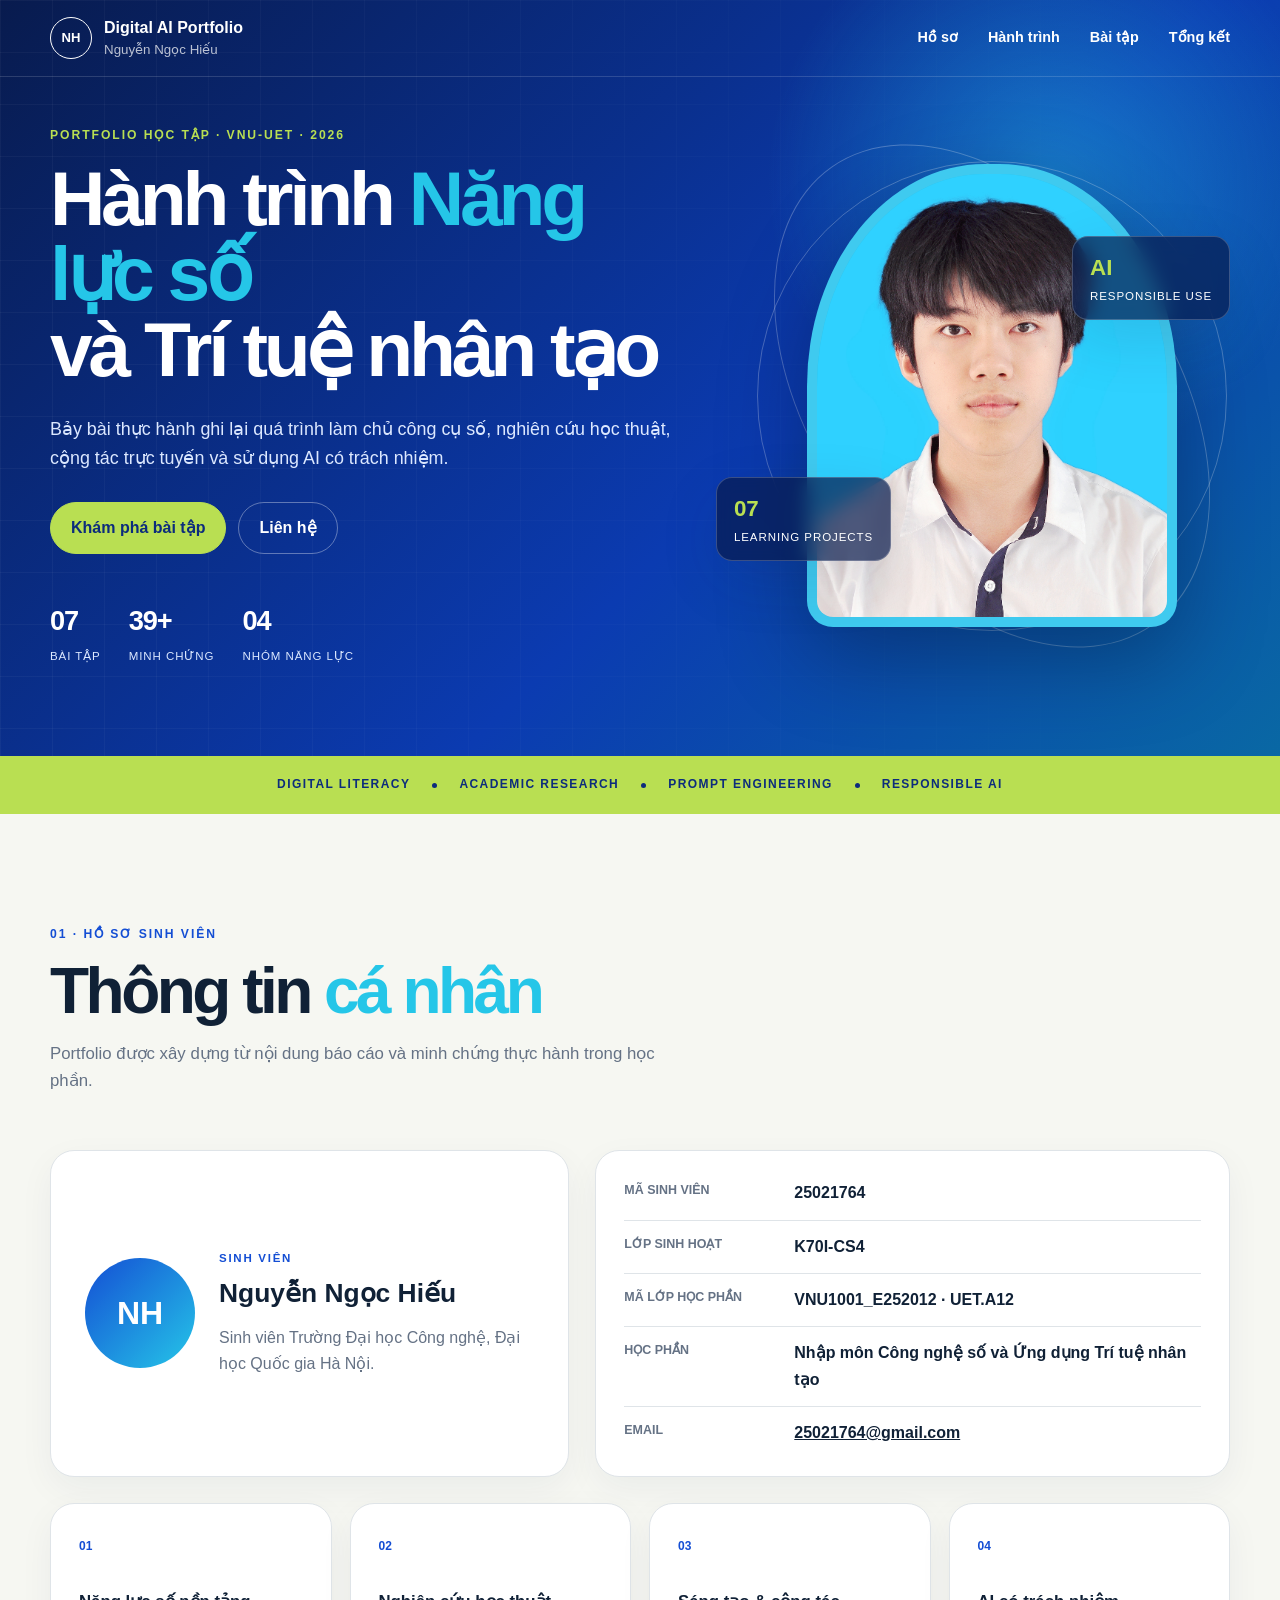
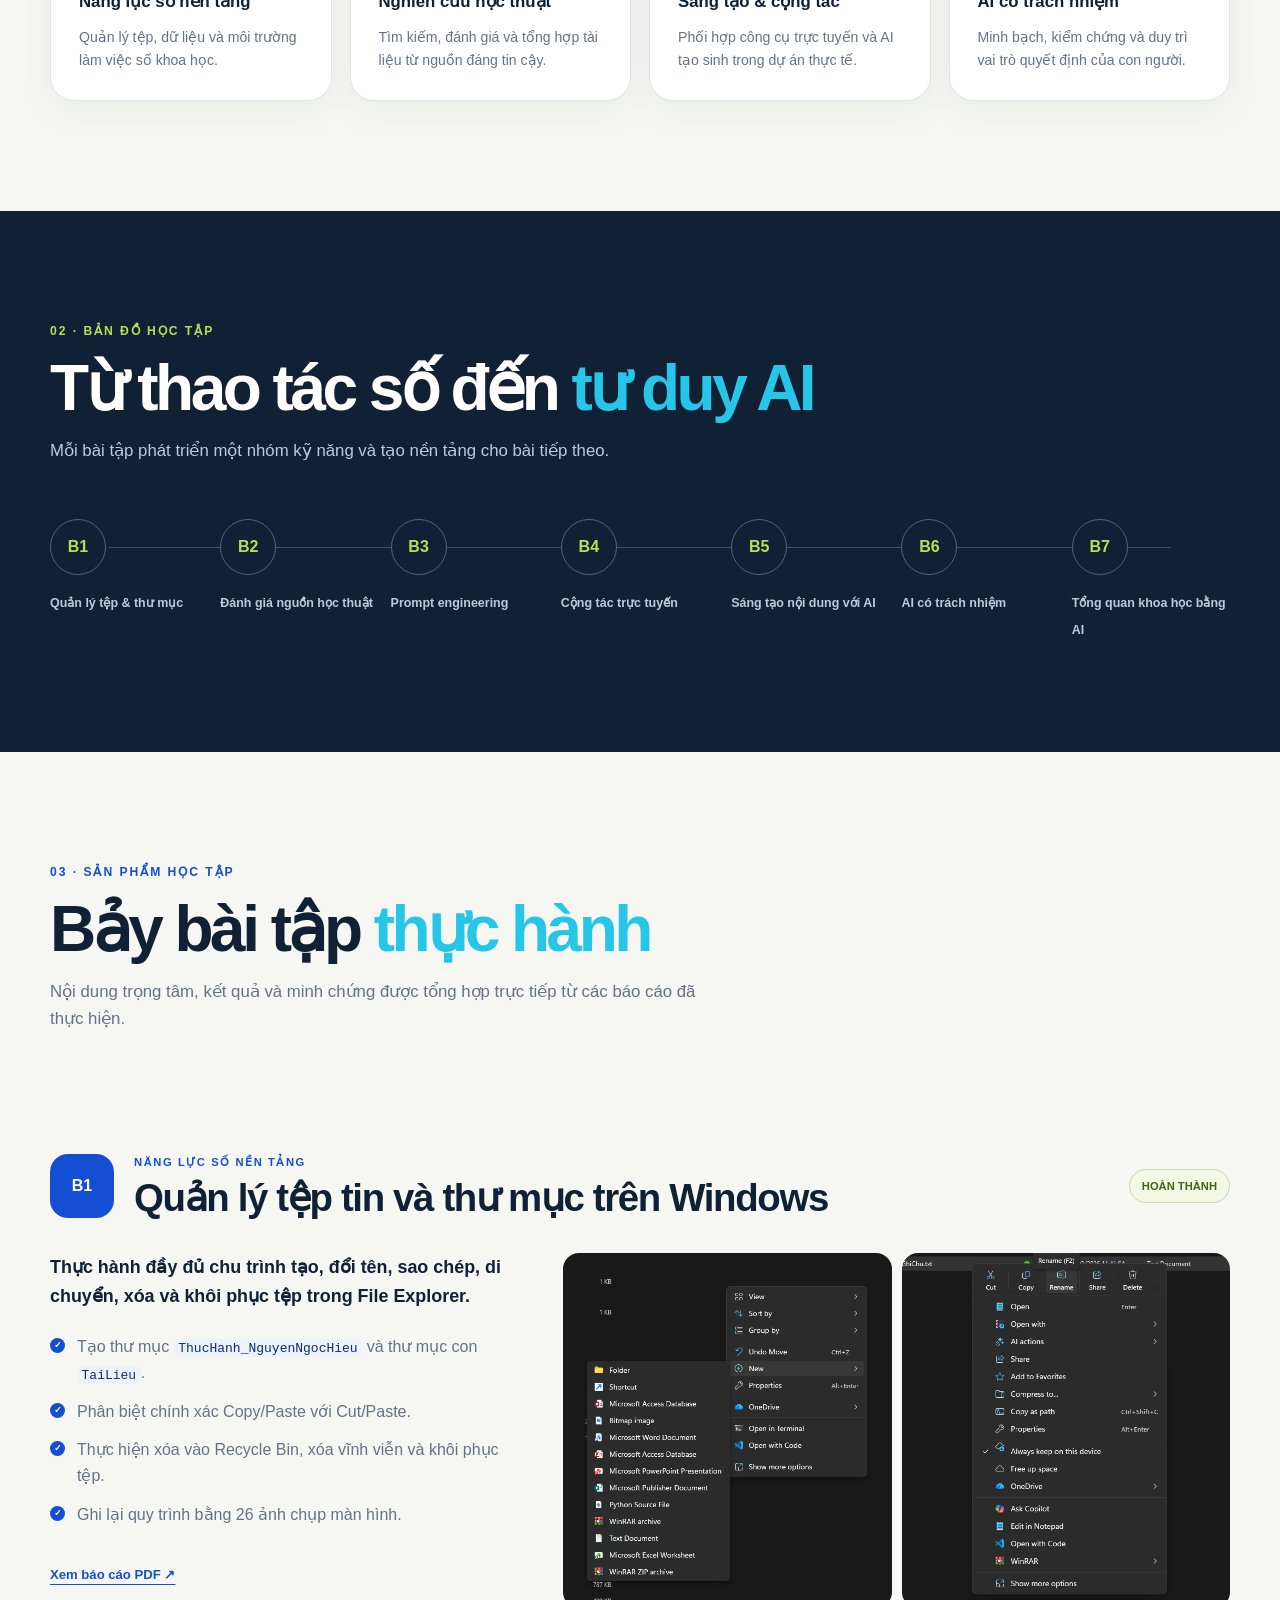
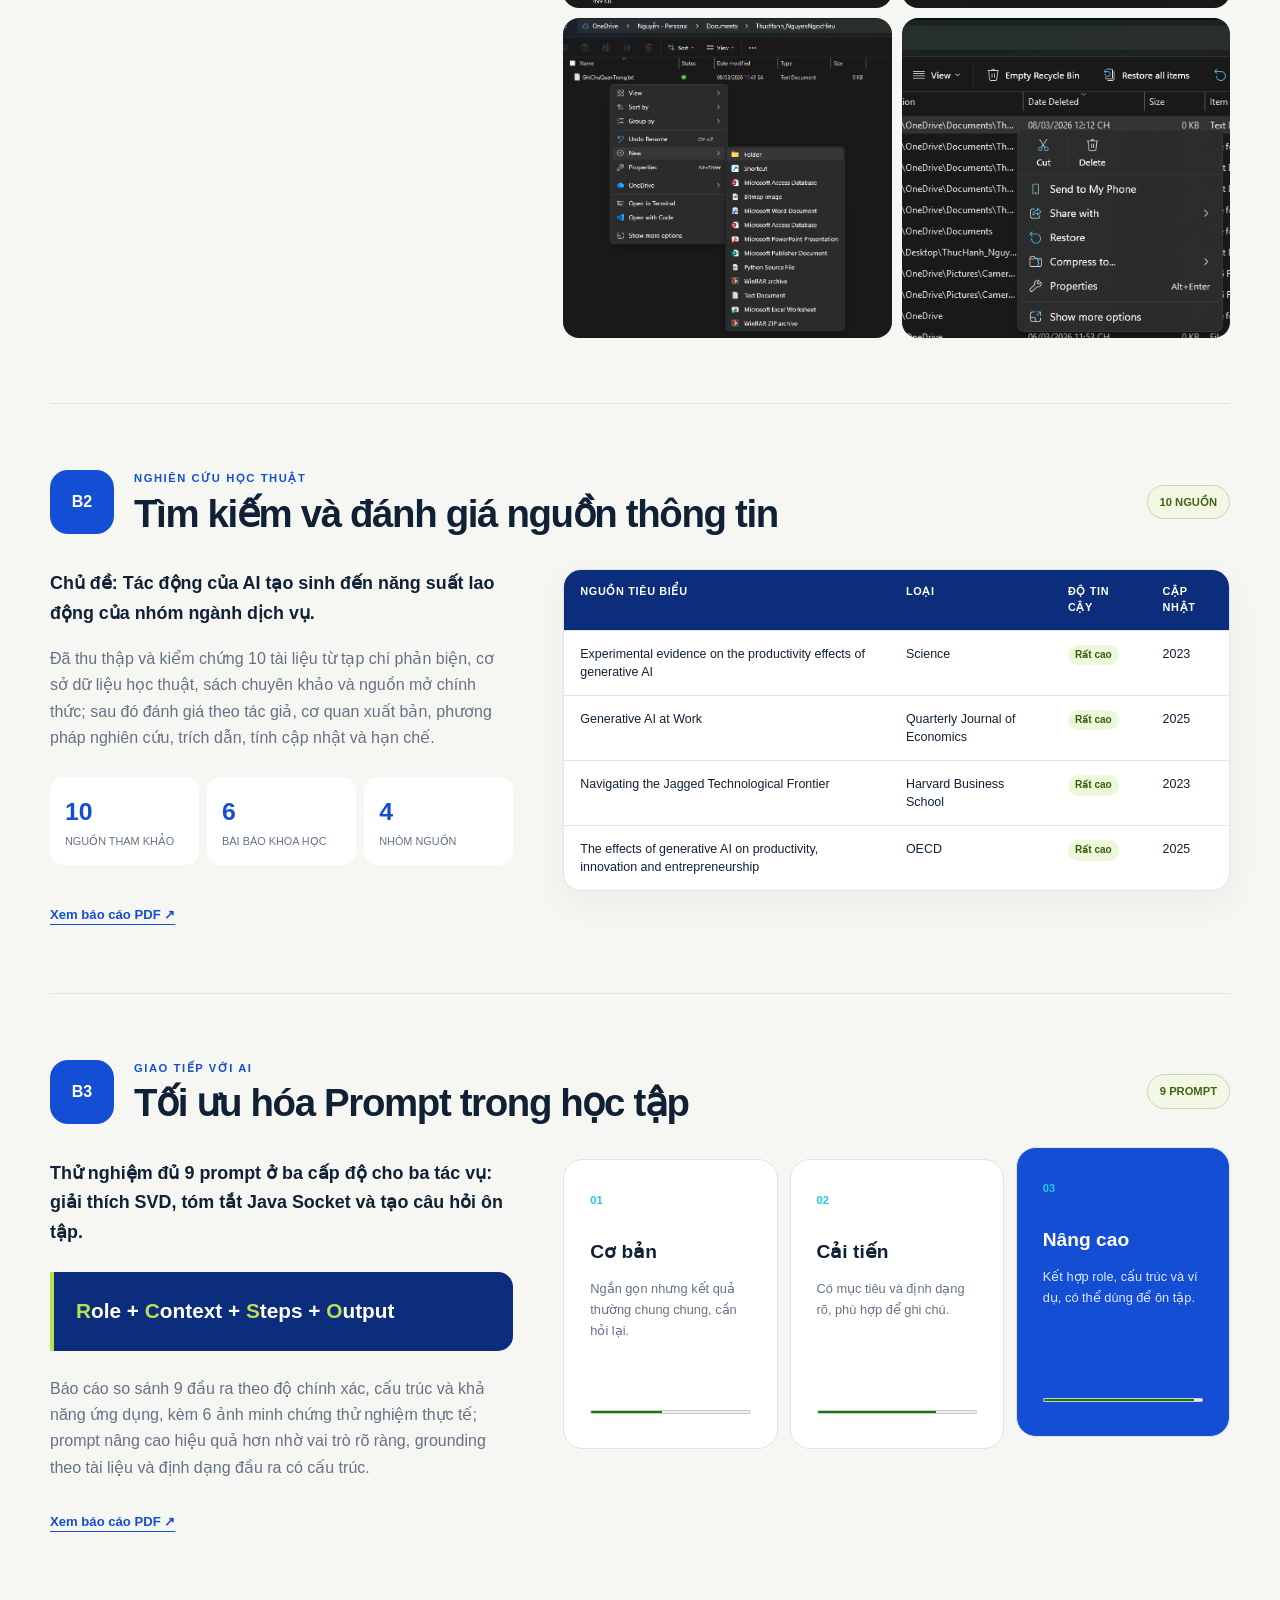
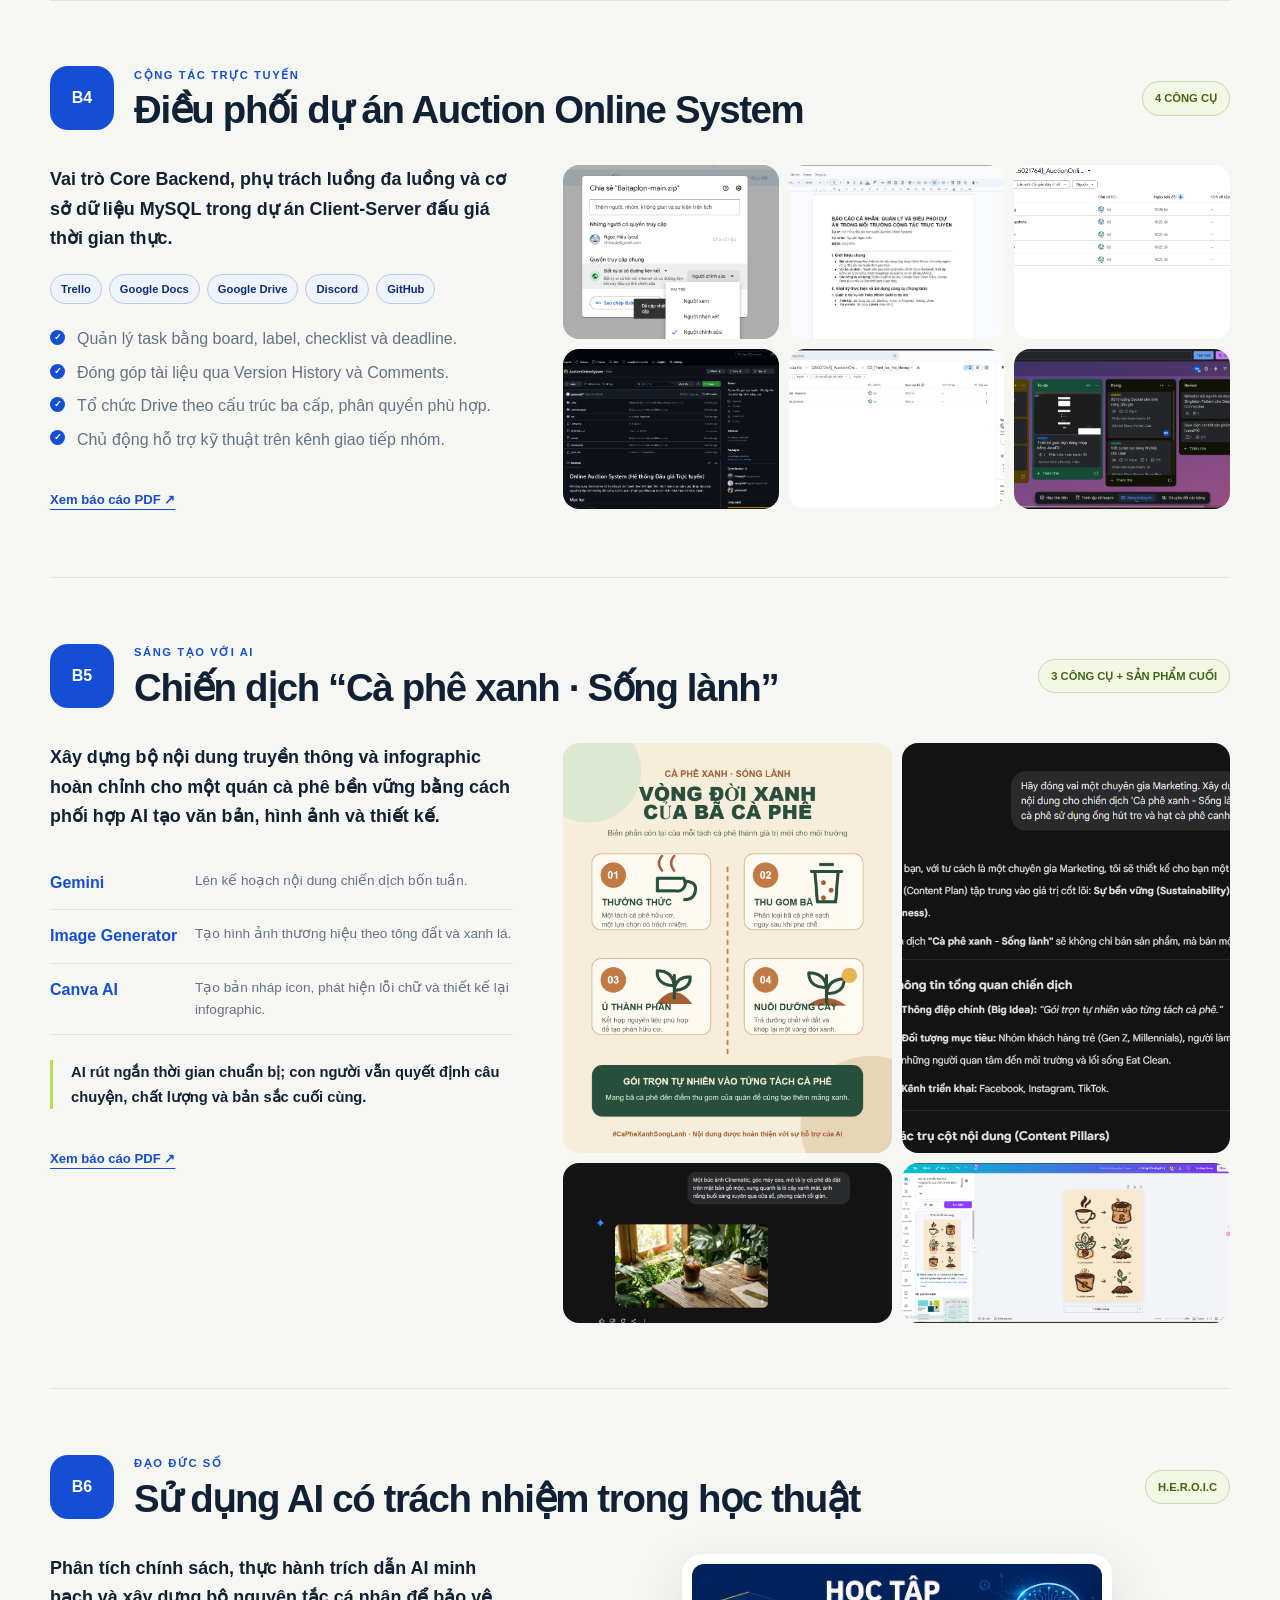
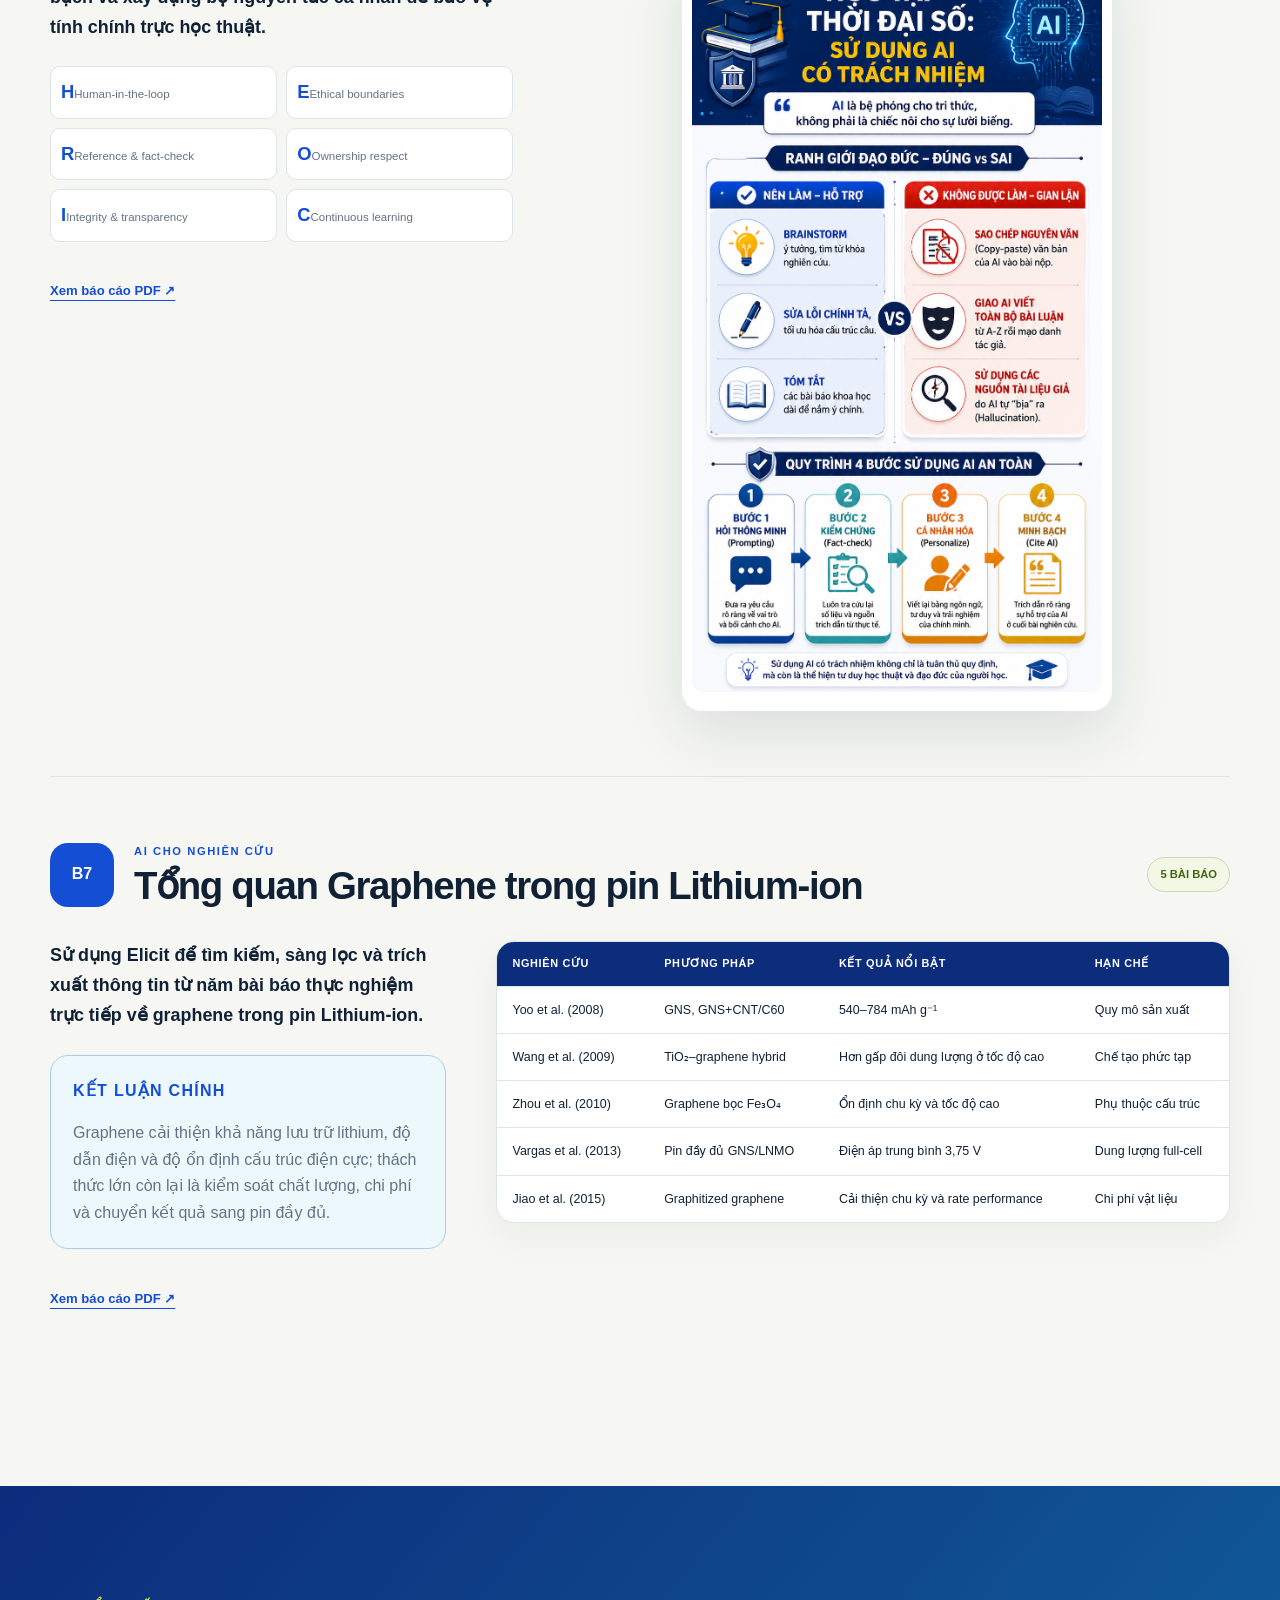
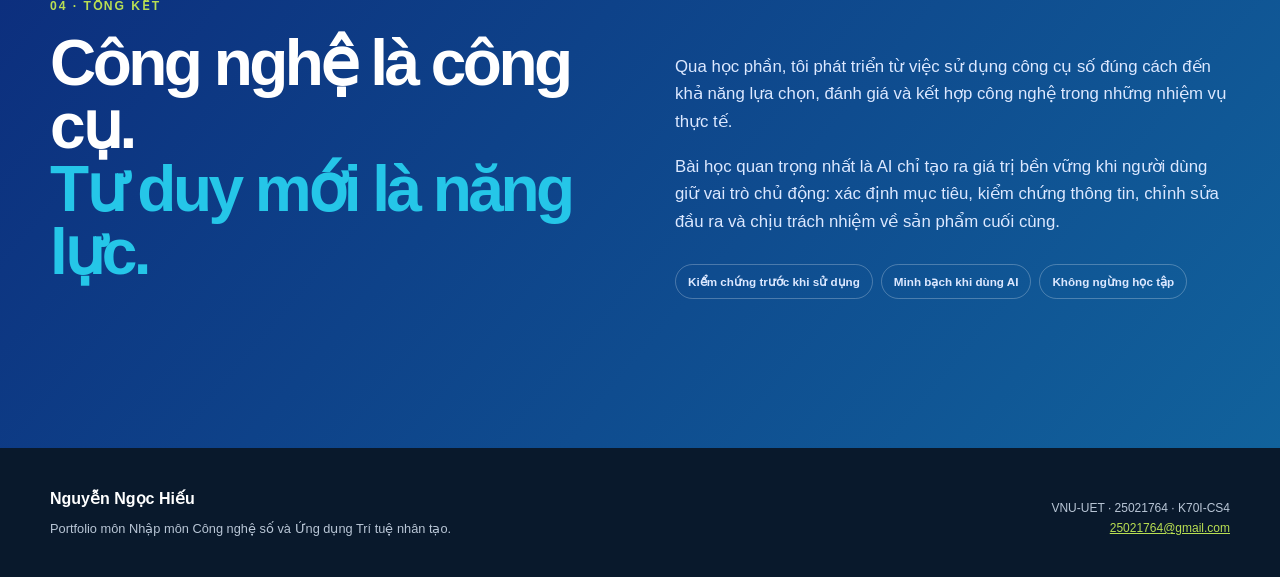
==== index.html @ 811bf8ad "first commit" ====
<!doctype html>
<html lang="vi">
<head>
  <meta charset="utf-8">
  <meta name="viewport" content="width=device-width, initial-scale=1">
  <meta name="description" content="Portfolio học tập môn Nhập môn Công nghệ số và Ứng dụng Trí tuệ nhân tạo của Nguyễn Ngọc Hiếu.">
  <title>Hành trình Năng lực số & Trí tuệ nhân tạo | Nguyễn Ngọc Hiếu</title>
  <link rel="stylesheet" href="styles.css">
</head>
<body>
  <a class="skip-link" href="#main">Đi đến nội dung chính</a>

  <header class="site-header">
    <div class="shell nav-wrap">
      <a class="brand" href="#home" aria-label="Về đầu trang">
        <span class="brand-mark">NH</span>
        <span><strong>Digital AI Portfolio</strong><small>Nguyễn Ngọc Hiếu</small></span>
      </a>
      <button class="nav-toggle" aria-label="Mở menu" aria-expanded="false">Menu</button>
      <nav class="site-nav" aria-label="Điều hướng chính">
        <a href="#about">Hồ sơ</a>
        <a href="#journey">Hành trình</a>
        <a href="#projects">Bài tập</a>
        <a href="#reflection">Tổng kết</a>
      </nav>
    </div>
  </header>

  <main id="main">
    <section class="hero" id="home">
      <div class="hero-grid shell">
        <div class="hero-copy reveal">
          <p class="eyebrow">Portfolio học tập · VNU-UET · 2026</p>
          <h1>Hành trình <span>Năng lực số</span><br>và Trí tuệ nhân tạo</h1>
          <p class="hero-lead">Bảy bài thực hành ghi lại quá trình làm chủ công cụ số, nghiên cứu học thuật, cộng tác trực tuyến và sử dụng AI có trách nhiệm.</p>
          <div class="hero-actions">
            <a class="button primary" href="#projects">Khám phá bài tập</a>
            <a class="button ghost" href="mailto:25021764@gmail.com">Liên hệ</a>
          </div>
          <div class="hero-meta">
            <span><b>07</b> bài tập</span>
            <span><b>39+</b> minh chứng</span>
            <span><b>04</b> nhóm năng lực</span>
          </div>
        </div>
        <div class="profile-visual reveal">
          <div class="orbit orbit-one"></div>
          <div class="orbit orbit-two"></div>
          <div class="portrait-frame">
            <img src="assets/profile.jpg" alt="Ảnh chân dung Nguyễn Ngọc Hiếu" onerror="this.hidden=true;this.nextElementSibling.hidden=false">
            <div class="portrait-fallback" hidden>
              <span>NH</span>
              <small>Ảnh hồ sơ</small>
            </div>
          </div>
          <div class="floating-card card-ai"><b>AI</b><span>Responsible use</span></div>
          <div class="floating-card card-data"><b>07</b><span>Learning projects</span></div>
        </div>
      </div>
      <div class="hero-band" aria-hidden="true">
        <span>Digital literacy</span><i></i><span>Academic research</span><i></i><span>Prompt engineering</span><i></i><span>Responsible AI</span>
      </div>
    </section>

    <section class="section shell" id="about">
      <div class="section-heading reveal">
        <p class="eyebrow">01 · Hồ sơ sinh viên</p>
        <h2>Thông tin <span>cá nhân</span></h2>
        <p>Portfolio được xây dựng từ nội dung báo cáo và minh chứng thực hành trong học phần.</p>
      </div>
      <div class="about-grid">
        <article class="about-card reveal">
          <div class="monogram">NH</div>
          <div>
            <p class="label">Sinh viên</p>
            <h3>Nguyễn Ngọc Hiếu</h3>
            <p class="muted">Sinh viên Trường Đại học Công nghệ, Đại học Quốc gia Hà Nội.</p>
          </div>
        </article>
        <dl class="info-list reveal">
          <div><dt>Mã sinh viên</dt><dd>25021764</dd></div>
          <div><dt>Lớp sinh hoạt</dt><dd>K70I-CS4</dd></div>
          <div><dt>Mã lớp học phần</dt><dd>VNU1001_E252012 · UET.A12</dd></div>
          <div><dt>Học phần</dt><dd>Nhập môn Công nghệ số và Ứng dụng Trí tuệ nhân tạo</dd></div>
          <div><dt>Email</dt><dd><a href="mailto:25021764@gmail.com">25021764@gmail.com</a></dd></div>
        </dl>
      </div>
      <div class="competency-grid">
        <article class="competency reveal"><span>01</span><h3>Năng lực số nền tảng</h3><p>Quản lý tệp, dữ liệu và môi trường làm việc số khoa học.</p></article>
        <article class="competency reveal"><span>02</span><h3>Nghiên cứu học thuật</h3><p>Tìm kiếm, đánh giá và tổng hợp tài liệu từ nguồn đáng tin cậy.</p></article>
        <article class="competency reveal"><span>03</span><h3>Sáng tạo & cộng tác</h3><p>Phối hợp công cụ trực tuyến và AI tạo sinh trong dự án thực tế.</p></article>
        <article class="competency reveal"><span>04</span><h3>AI có trách nhiệm</h3><p>Minh bạch, kiểm chứng và duy trì vai trò quyết định của con người.</p></article>
      </div>
    </section>

    <section class="section journey-section" id="journey">
      <div class="shell">
        <div class="section-heading light reveal">
          <p class="eyebrow">02 · Bản đồ học tập</p>
          <h2>Từ thao tác số đến <span>tư duy AI</span></h2>
          <p>Mỗi bài tập phát triển một nhóm kỹ năng và tạo nền tảng cho bài tiếp theo.</p>
        </div>
        <div class="timeline">
          <a class="timeline-item reveal" href="#b1"><b>B1</b><span>Quản lý tệp & thư mục</span></a>
          <a class="timeline-item reveal" href="#b2"><b>B2</b><span>Đánh giá nguồn học thuật</span></a>
          <a class="timeline-item reveal" href="#b3"><b>B3</b><span>Prompt engineering</span></a>
          <a class="timeline-item reveal" href="#b4"><b>B4</b><span>Cộng tác trực tuyến</span></a>
          <a class="timeline-item reveal" href="#b5"><b>B5</b><span>Sáng tạo nội dung với AI</span></a>
          <a class="timeline-item reveal" href="#b6"><b>B6</b><span>AI có trách nhiệm</span></a>
          <a class="timeline-item reveal" href="#b7"><b>B7</b><span>Tổng quan khoa học bằng AI</span></a>
        </div>
      </div>
    </section>

    <section class="section shell" id="projects">
      <div class="section-heading reveal">
        <p class="eyebrow">03 · Sản phẩm học tập</p>
        <h2>Bảy bài tập <span>thực hành</span></h2>
        <p>Nội dung trọng tâm, kết quả và minh chứng được tổng hợp trực tiếp từ các báo cáo đã thực hiện.</p>
      </div>

      <article class="project" id="b1">
        <div class="project-head reveal">
          <div class="project-number">B1</div>
          <div><p class="project-kicker">Năng lực số nền tảng</p><h3>Quản lý tệp tin và thư mục trên Windows</h3></div>
          <span class="status">Hoàn thành</span>
        </div>
        <div class="project-layout">
          <div class="project-copy reveal">
            <p class="lead">Thực hành đầy đủ chu trình tạo, đổi tên, sao chép, di chuyển, xóa và khôi phục tệp trong File Explorer.</p>
            <ul class="check-list">
              <li>Tạo thư mục <code>ThucHanh_NguyenNgocHieu</code> và thư mục con <code>TaiLieu</code>.</li>
              <li>Phân biệt chính xác Copy/Paste với Cut/Paste.</li>
              <li>Thực hiện xóa vào Recycle Bin, xóa vĩnh viễn và khôi phục tệp.</li>
              <li>Ghi lại quy trình bằng 26 ảnh chụp màn hình.</li>
            </ul>
            <a class="text-link" href="deliverables/Google-Drive-PDF/B1_Quan-ly-tep-va-thu-muc.pdf" target="_blank" rel="noopener noreferrer">Xem báo cáo PDF ↗</a>
          </div>
          <div class="gallery gallery-four reveal">
            <button class="gallery-item" data-src="assets/b1/image3.png" data-caption="Mở File Explorer"><img src="assets/b1/image3.png" alt="Mở File Explorer" loading="lazy"></button>
            <button class="gallery-item" data-src="assets/b1/image8.png" data-caption="Thao tác tạo tệp và thư mục"><img src="assets/b1/image8.png" alt="Thao tác tạo tệp và thư mục" loading="lazy"></button>
            <button class="gallery-item" data-src="assets/b1/image10.png" data-caption="Thao tác với tệp tin"><img src="assets/b1/image10.png" alt="Thao tác với tệp tin" loading="lazy"></button>
            <button class="gallery-item" data-src="assets/b1/image25.png" data-caption="Minh chứng hoàn thành thao tác"><img src="assets/b1/image25.png" alt="Minh chứng hoàn thành thao tác" loading="lazy"></button>
          </div>
        </div>
      </article>

      <article class="project" id="b2">
        <div class="project-head reveal">
          <div class="project-number">B2</div>
          <div><p class="project-kicker">Nghiên cứu học thuật</p><h3>Tìm kiếm và đánh giá nguồn thông tin</h3></div>
          <span class="status">10 nguồn</span>
        </div>
        <div class="project-layout">
          <div class="project-copy reveal">
            <p class="lead">Chủ đề: <strong>Tác động của AI tạo sinh đến năng suất lao động của nhóm ngành dịch vụ.</strong></p>
            <p>Đã thu thập và kiểm chứng 10 tài liệu từ tạp chí phản biện, cơ sở dữ liệu học thuật, sách chuyên khảo và nguồn mở chính thức; sau đó đánh giá theo tác giả, cơ quan xuất bản, phương pháp nghiên cứu, trích dẫn, tính cập nhật và hạn chế.</p>
            <div class="mini-stats"><span><b>10</b>Nguồn tham khảo</span><span><b>6</b>Bài báo khoa học</span><span><b>4</b>Nhóm nguồn</span></div>
            <a class="text-link" href="deliverables/Google-Drive-PDF/B2_Tim-kiem-va-danh-gia-thong-tin-hoc-thuat.pdf" target="_blank" rel="noopener noreferrer">Xem báo cáo PDF ↗</a>
          </div>
          <div class="table-wrap reveal">
            <table>
              <thead><tr><th>Nguồn tiêu biểu</th><th>Loại</th><th>Độ tin cậy</th><th>Cập nhật</th></tr></thead>
              <tbody>
                <tr><td>Experimental evidence on the productivity effects of generative AI</td><td>Science</td><td><span class="rating high">Rất cao</span></td><td>2023</td></tr>
                <tr><td>Generative AI at Work</td><td>Quarterly Journal of Economics</td><td><span class="rating high">Rất cao</span></td><td>2025</td></tr>
                <tr><td>Navigating the Jagged Technological Frontier</td><td>Harvard Business School</td><td><span class="rating high">Rất cao</span></td><td>2023</td></tr>
                <tr><td>The effects of generative AI on productivity, innovation and entrepreneurship</td><td>OECD</td><td><span class="rating high">Rất cao</span></td><td>2025</td></tr>
              </tbody>
            </table>
          </div>
        </div>
      </article>

      <article class="project" id="b3">
        <div class="project-head reveal">
          <div class="project-number">B3</div>
          <div><p class="project-kicker">Giao tiếp với AI</p><h3>Tối ưu hóa Prompt trong học tập</h3></div>
          <span class="status">9 prompt</span>
        </div>
        <div class="project-layout">
          <div class="project-copy reveal">
            <p class="lead">Thử nghiệm đủ 9 prompt ở ba cấp độ cho ba tác vụ: giải thích SVD, tóm tắt Java Socket và tạo câu hỏi ôn tập.</p>
            <div class="formula"><span>R</span>ole + <span>C</span>ontext + <span>S</span>teps + <span>O</span>utput</div>
            <p>Báo cáo so sánh 9 đầu ra theo độ chính xác, cấu trúc và khả năng ứng dụng, kèm 6 ảnh minh chứng thử nghiệm thực tế; prompt nâng cao hiệu quả hơn nhờ vai trò rõ ràng, grounding theo tài liệu và định dạng đầu ra có cấu trúc.</p>
            <a class="text-link" href="deliverables/Google-Drive-PDF/B3_Toi-uu-prompt-trong-hoc-tap.pdf" target="_blank" rel="noopener noreferrer">Xem báo cáo PDF ↗</a>
          </div>
          <div class="compare-cards reveal">
            <div><span>01</span><h4>Cơ bản</h4><p>Ngắn gọn nhưng kết quả thường chung chung, cần hỏi lại.</p><meter min="0" max="100" value="45">45%</meter></div>
            <div><span>02</span><h4>Cải tiến</h4><p>Có mục tiêu và định dạng rõ, phù hợp để ghi chú.</p><meter min="0" max="100" value="75">75%</meter></div>
            <div class="featured"><span>03</span><h4>Nâng cao</h4><p>Kết hợp role, cấu trúc và ví dụ, có thể dùng để ôn tập.</p><meter min="0" max="100" value="95">95%</meter></div>
          </div>
        </div>
      </article>

      <article class="project" id="b4">
        <div class="project-head reveal">
          <div class="project-number">B4</div>
          <div><p class="project-kicker">Cộng tác trực tuyến</p><h3>Điều phối dự án Auction Online System</h3></div>
          <span class="status">4 công cụ</span>
        </div>
        <div class="project-layout">
          <div class="project-copy reveal">
            <p class="lead">Vai trò Core Backend, phụ trách luồng đa luồng và cơ sở dữ liệu MySQL trong dự án Client-Server đấu giá thời gian thực.</p>
            <div class="tool-pills"><span>Trello</span><span>Google Docs</span><span>Google Drive</span><span>Discord</span><span>GitHub</span></div>
            <ul class="check-list compact">
              <li>Quản lý task bằng board, label, checklist và deadline.</li>
              <li>Đóng góp tài liệu qua Version History và Comments.</li>
              <li>Tổ chức Drive theo cấu trúc ba cấp, phân quyền phù hợp.</li>
              <li>Chủ động hỗ trợ kỹ thuật trên kênh giao tiếp nhóm.</li>
            </ul>
            <a class="text-link" href="deliverables/Google-Drive-PDF/B4_Cong-tac-truc-tuyen.pdf" target="_blank" rel="noopener noreferrer">Xem báo cáo PDF ↗</a>
          </div>
          <div class="gallery gallery-six reveal">
            <button class="gallery-item" data-src="assets/b4/image1.png" data-caption="Bảng quản lý công việc"><img src="assets/b4/image1.png" alt="Bảng quản lý công việc" loading="lazy"></button>
            <button class="gallery-item" data-src="assets/b4/image3.png" data-caption="Minh chứng hoạt động dự án"><img src="assets/b4/image3.png" alt="Minh chứng hoạt động dự án" loading="lazy"></button>
            <button class="gallery-item" data-src="assets/b4/image4.png" data-caption="Tổ chức tài nguyên dự án"><img src="assets/b4/image4.png" alt="Tổ chức tài nguyên dự án" loading="lazy"></button>
            <button class="gallery-item" data-src="assets/b4/image5.png" data-caption="Quản lý và cộng tác trực tuyến"><img src="assets/b4/image5.png" alt="Quản lý và cộng tác trực tuyến" loading="lazy"></button>
            <button class="gallery-item" data-src="assets/b4/image8.png" data-caption="Lịch sử đóng góp cá nhân"><img src="assets/b4/image8.png" alt="Lịch sử đóng góp cá nhân" loading="lazy"></button>
            <button class="gallery-item" data-src="assets/b4/image9.png" data-caption="Quản lý mã nguồn với GitHub"><img src="assets/b4/image9.png" alt="Quản lý mã nguồn với GitHub" loading="lazy"></button>
          </div>
        </div>
      </article>

      <article class="project" id="b5">
        <div class="project-head reveal">
          <div class="project-number">B5</div>
          <div><p class="project-kicker">Sáng tạo với AI</p><h3>Chiến dịch “Cà phê xanh · Sống lành”</h3></div>
          <span class="status">3 công cụ + sản phẩm cuối</span>
        </div>
        <div class="project-layout">
          <div class="project-copy reveal">
            <p class="lead">Xây dựng bộ nội dung truyền thông và infographic hoàn chỉnh cho một quán cà phê bền vững bằng cách phối hợp AI tạo văn bản, hình ảnh và thiết kế.</p>
            <ol class="process-list">
              <li><b>Gemini</b><span>Lên kế hoạch nội dung chiến dịch bốn tuần.</span></li>
              <li><b>Image Generator</b><span>Tạo hình ảnh thương hiệu theo tông đất và xanh lá.</span></li>
              <li><b>Canva AI</b><span>Tạo bản nháp icon, phát hiện lỗi chữ và thiết kế lại infographic.</span></li>
            </ol>
            <blockquote>AI rút ngắn thời gian chuẩn bị; con người vẫn quyết định câu chuyện, chất lượng và bản sắc cuối cùng.</blockquote>
            <a class="text-link" href="deliverables/Google-Drive-PDF/B5_Sang-tao-noi-dung-voi-AI.pdf" target="_blank" rel="noopener noreferrer">Xem báo cáo PDF ↗</a>
          </div>
          <div class="gallery gallery-feature reveal">
            <button class="gallery-item tall" data-src="assets/b5/final-infographic.png" data-caption="Infographic cuối sau khi sửa lỗi và hoàn thiện bố cục"><img src="assets/b5/final-infographic.png" alt="Infographic vòng đời xanh của bã cà phê" loading="lazy"></button>
            <button class="gallery-item tall" data-src="assets/b5/image1.png" data-caption="Quá trình sáng tạo nội dung bằng AI"><img src="assets/b5/image1.png" alt="Quá trình sáng tạo nội dung bằng AI" loading="lazy"></button>
            <button class="gallery-item" data-src="assets/b5/image2.png" data-caption="Hình ảnh thương hiệu được tạo và chỉnh sửa"><img src="assets/b5/image2.png" alt="Hình ảnh thương hiệu được tạo và chỉnh sửa" loading="lazy"></button>
            <button class="gallery-item" data-src="assets/b5/image3.png" data-caption="Phiên bản trung gian trên Canva AI còn lỗi chữ"><img src="assets/b5/image3.png" alt="Phiên bản trung gian trên Canva AI" loading="lazy"></button>
          </div>
        </div>
      </article>

      <article class="project" id="b6">
        <div class="project-head reveal">
          <div class="project-number">B6</div>
          <div><p class="project-kicker">Đạo đức số</p><h3>Sử dụng AI có trách nhiệm trong học thuật</h3></div>
          <span class="status">H.E.R.O.I.C</span>
        </div>
        <div class="project-layout">
          <div class="project-copy reveal">
            <p class="lead">Phân tích chính sách, thực hành trích dẫn AI minh bạch và xây dựng bộ nguyên tắc cá nhân để bảo vệ tính chính trực học thuật.</p>
            <div class="principles">
              <span><b>H</b>Human-in-the-loop</span>
              <span><b>E</b>Ethical boundaries</span>
              <span><b>R</b>Reference & fact-check</span>
              <span><b>O</b>Ownership respect</span>
              <span><b>I</b>Integrity & transparency</span>
              <span><b>C</b>Continuous learning</span>
            </div>
            <a class="text-link" href="deliverables/Google-Drive-PDF/B6_Su-dung-AI-co-trach-nhiem.pdf" target="_blank" rel="noopener noreferrer">Xem báo cáo PDF ↗</a>
          </div>
          <div class="poster reveal">
            <button class="gallery-item" data-src="assets/b6/image1.png" data-caption="Infographic sử dụng AI có trách nhiệm trong học thuật"><img src="assets/b6/image1.png" alt="Infographic sử dụng AI có trách nhiệm trong học thuật" loading="lazy"></button>
          </div>
        </div>
      </article>

      <article class="project" id="b7">
        <div class="project-head reveal">
          <div class="project-number">B7</div>
          <div><p class="project-kicker">AI cho nghiên cứu</p><h3>Tổng quan Graphene trong pin Lithium-ion</h3></div>
          <span class="status">5 bài báo</span>
        </div>
        <div class="project-layout single">
          <div class="project-copy reveal">
            <p class="lead">Sử dụng Elicit để tìm kiếm, sàng lọc và trích xuất thông tin từ năm bài báo thực nghiệm trực tiếp về graphene trong pin Lithium-ion.</p>
            <div class="insight-box"><b>Kết luận chính</b><p>Graphene cải thiện khả năng lưu trữ lithium, độ dẫn điện và độ ổn định cấu trúc điện cực; thách thức lớn còn lại là kiểm soát chất lượng, chi phí và chuyển kết quả sang pin đầy đủ.</p></div>
            <a class="text-link" href="deliverables/Google-Drive-PDF/B7_Tong-hop-tai-lieu-khoa-hoc-bang-AI.pdf" target="_blank" rel="noopener noreferrer">Xem báo cáo PDF ↗</a>
          </div>
          <div class="table-wrap reveal">
            <table>
              <thead><tr><th>Nghiên cứu</th><th>Phương pháp</th><th>Kết quả nổi bật</th><th>Hạn chế</th></tr></thead>
              <tbody>
                <tr><td>Yoo et al. (2008)</td><td>GNS, GNS+CNT/C60</td><td>540–784 mAh g⁻¹</td><td>Quy mô sản xuất</td></tr>
                <tr><td>Wang et al. (2009)</td><td>TiO₂–graphene hybrid</td><td>Hơn gấp đôi dung lượng ở tốc độ cao</td><td>Chế tạo phức tạp</td></tr>
                <tr><td>Zhou et al. (2010)</td><td>Graphene bọc Fe₃O₄</td><td>Ổn định chu kỳ và tốc độ cao</td><td>Phụ thuộc cấu trúc</td></tr>
                <tr><td>Vargas et al. (2013)</td><td>Pin đầy đủ GNS/LNMO</td><td>Điện áp trung bình 3,75 V</td><td>Dung lượng full-cell</td></tr>
                <tr><td>Jiao et al. (2015)</td><td>Graphitized graphene</td><td>Cải thiện chu kỳ và rate performance</td><td>Chi phí vật liệu</td></tr>
              </tbody>
            </table>
          </div>
        </div>
      </article>
    </section>

    <section class="section reflection-section" id="reflection">
      <div class="shell reflection-grid">
        <div class="section-heading light reveal">
          <p class="eyebrow">04 · Tổng kết</p>
          <h2>Công nghệ là công cụ.<br><span>Tư duy mới là năng lực.</span></h2>
        </div>
        <div class="reflection-copy reveal">
          <p>Qua học phần, tôi phát triển từ việc sử dụng công cụ số đúng cách đến khả năng lựa chọn, đánh giá và kết hợp công nghệ trong những nhiệm vụ thực tế.</p>
          <p>Bài học quan trọng nhất là AI chỉ tạo ra giá trị bền vững khi người dùng giữ vai trò chủ động: xác định mục tiêu, kiểm chứng thông tin, chỉnh sửa đầu ra và chịu trách nhiệm về sản phẩm cuối cùng.</p>
          <div class="next-steps">
            <span>Kiểm chứng trước khi sử dụng</span>
            <span>Minh bạch khi dùng AI</span>
            <span>Không ngừng học tập</span>
          </div>
        </div>
      </div>
    </section>
  </main>

  <footer>
    <div class="shell footer-grid">
      <div><strong>Nguyễn Ngọc Hiếu</strong><p>Portfolio môn Nhập môn Công nghệ số và Ứng dụng Trí tuệ nhân tạo.</p></div>
      <div><span>VNU-UET · 25021764 · K70I-CS4</span><a href="mailto:25021764@gmail.com">25021764@gmail.com</a></div>
    </div>
  </footer>

  <dialog class="lightbox" aria-label="Xem ảnh minh chứng">
    <button class="lightbox-close" aria-label="Đóng">×</button>
    <img src="" alt="">
    <p></p>
  </dialog>

  <script src="script.js"></script>
</body>
</html>
---- styles.css ----
:root {
  --ink: #102136;
  --muted: #657285;
  --paper: #f6f7f2;
  --white: #ffffff;
  --blue: #144ed4;
  --blue-dark: #0c2c7c;
  --cyan: #25c6e8;
  --lime: #b9df52;
  --line: #dfe4e8;
  --radius: 24px;
  --shadow: 0 20px 60px rgba(18, 43, 82, .12);
}

* { box-sizing: border-box; }
[hidden] { display: none !important; }
html { scroll-behavior: smooth; }
body {
  margin: 0;
  color: var(--ink);
  background: var(--paper);
  font-family: "Segoe UI", Arial, sans-serif;
  line-height: 1.65;
}
body.menu-open { overflow: hidden; }
a { color: inherit; }
img { display: block; max-width: 100%; }
button { font: inherit; }
code { padding: .12em .35em; border-radius: 5px; background: #edf2fb; color: var(--blue-dark); }
.shell { width: min(1180px, calc(100% - 40px)); margin-inline: auto; }
.skip-link { position: fixed; z-index: 100; top: -100px; left: 20px; padding: 10px 16px; background: var(--white); }
.skip-link:focus { top: 20px; }
.site-header {
  position: fixed;
  z-index: 20;
  top: 0;
  width: 100%;
  border-bottom: 1px solid rgba(255, 255, 255, .15);
  color: var(--white);
  transition: .25s ease;
}
.site-header.scrolled { color: var(--ink); background: rgba(255, 255, 255, .92); border-color: var(--line); backdrop-filter: blur(16px); }
.nav-wrap { height: 76px; display: flex; align-items: center; justify-content: space-between; }
.brand { display: flex; align-items: center; gap: 12px; text-decoration: none; line-height: 1.15; }
.brand-mark {
  display: grid;
  place-items: center;
  width: 42px;
  height: 42px;
  border: 1px solid currentColor;
  border-radius: 50%;
  font-weight: 800;
  font-size: .82rem;
}
.brand strong, .brand small { display: block; }
.brand small { margin-top: 4px; opacity: .72; }
.site-nav { display: flex; gap: 30px; }
.site-nav a { font-size: .9rem; font-weight: 700; text-decoration: none; }
.site-nav a:hover { color: var(--lime); }
.nav-toggle { display: none; padding: 7px 11px; border: 1px solid currentColor; border-radius: 999px; color: inherit; background: transparent; font-size: .68rem; font-weight: 900; letter-spacing: .08em; text-transform: uppercase; }

.hero {
  position: relative;
  overflow: hidden;
  color: var(--white);
  background:
    radial-gradient(circle at 82% 22%, rgba(37, 198, 232, .45), transparent 23%),
    linear-gradient(135deg, #081b4e 0%, #0b3bb1 58%, #096ba3 100%);
}
.hero::before {
  position: absolute;
  inset: 0;
  background-image: linear-gradient(rgba(255,255,255,.04) 1px, transparent 1px), linear-gradient(90deg, rgba(255,255,255,.04) 1px, transparent 1px);
  background-size: 52px 52px;
  content: "";
  mask-image: linear-gradient(to right, black, transparent);
}
.hero-grid {
  position: relative;
  min-height: 730px;
  padding-top: 125px;
  padding-bottom: 90px;
  display: grid;
  grid-template-columns: 1.15fr .85fr;
  align-items: center;
  gap: 60px;
}
.hero-copy, .profile-visual, .project-copy, .project-layout > * { min-width: 0; }
.eyebrow {
  margin: 0 0 16px;
  color: var(--blue);
  font-size: .76rem;
  font-weight: 800;
  letter-spacing: .16em;
  text-transform: uppercase;
}
.hero .eyebrow, .light .eyebrow { color: var(--lime); }
.hero h1, .section-heading h2 {
  margin: 0;
  font-size: clamp(2.7rem, 6vw, 5.4rem);
  line-height: .98;
  letter-spacing: -.055em;
}
.hero h1 span, .section-heading h2 span { color: var(--cyan); }
.hero-lead { max-width: 680px; margin: 28px 0; color: #dce8ff; font-size: 1.12rem; }
.hero-actions { display: flex; gap: 12px; flex-wrap: wrap; }
.button { display: inline-flex; align-items: center; justify-content: center; padding: 12px 20px; border: 1px solid rgba(255,255,255,.35); border-radius: 999px; font-weight: 800; text-decoration: none; }
.button.primary { color: var(--blue-dark); background: var(--lime); border-color: var(--lime); }
.button.ghost:hover { background: rgba(255,255,255,.12); }
.hero-meta { display: flex; gap: 28px; margin-top: 45px; color: #dce8ff; font-size: .72rem; text-transform: uppercase; letter-spacing: .08em; }
.hero-meta span { display: grid; gap: 3px; }
.hero-meta b { color: var(--white); font-size: 1.7rem; letter-spacing: -.04em; }
.profile-visual { position: relative; min-height: 500px; display: grid; place-items: center; }
.portrait-frame {
  position: relative;
  z-index: 2;
  overflow: hidden;
  width: min(370px, 76vw);
  aspect-ratio: 4 / 5;
  border: 10px solid rgba(255,255,255,.1);
  border-radius: 48% 48% 26px 26px;
  background: #29c4ed;
  box-shadow: 0 28px 90px rgba(0,0,0,.3);
}
.portrait-frame img { width: 100%; height: 100%; object-fit: cover; }
.portrait-fallback { width: 100%; height: 100%; display: grid; place-content: center; text-align: center; background: linear-gradient(150deg, var(--cyan), var(--blue)); }
.portrait-fallback span { font-size: 7rem; font-weight: 900; letter-spacing: -.1em; }
.portrait-fallback small { text-transform: uppercase; letter-spacing: .2em; }
.orbit { position: absolute; border: 1px solid rgba(255,255,255,.25); border-radius: 50%; }
.orbit-one { width: 470px; height: 470px; }
.orbit-two { width: 560px; height: 360px; transform: rotate(55deg); }
.floating-card { position: absolute; z-index: 3; min-width: 140px; padding: 13px 17px; border: 1px solid rgba(255,255,255,.2); border-radius: 16px; background: rgba(8, 27, 78, .7); box-shadow: var(--shadow); backdrop-filter: blur(10px); }
.floating-card b, .floating-card span { display: block; }
.floating-card b { color: var(--lime); font-size: 1.4rem; }
.floating-card span { font-size: .72rem; letter-spacing: .08em; text-transform: uppercase; }
.card-ai { top: 18%; right: 0; }
.card-data { left: -8%; bottom: 17%; }
.hero-band {
  position: relative;
  z-index: 2;
  display: flex;
  overflow: hidden;
  align-items: center;
  justify-content: center;
  gap: 22px;
  min-height: 58px;
  padding: 10px 20px;
  color: var(--blue-dark);
  background: var(--lime);
  font-size: .75rem;
  font-weight: 900;
  letter-spacing: .12em;
  text-transform: uppercase;
  white-space: nowrap;
}
.hero-band i { width: 5px; height: 5px; border-radius: 50%; background: currentColor; }

.section { padding-block: 110px; scroll-margin-top: 72px; }
.section-heading { max-width: 790px; margin-bottom: 55px; }
.section-heading h2 { font-size: clamp(2.4rem, 5vw, 4.7rem); }
.section-heading > p:last-child { max-width: 650px; color: var(--muted); font-size: 1.05rem; }
.section-heading.light { color: var(--white); }
.section-heading.light > p:last-child { color: #bdc9df; }
.about-grid { display: grid; grid-template-columns: .9fr 1.1fr; gap: 26px; }
.about-card, .info-list, .competency {
  border: 1px solid var(--line);
  border-radius: var(--radius);
  background: var(--white);
  box-shadow: 0 12px 35px rgba(20, 44, 77, .05);
}
.about-card { display: flex; align-items: center; gap: 24px; padding: 34px; }
.about-card h3 { margin: 4px 0 9px; font-size: 1.65rem; }
.label { margin: 0; color: var(--blue); font-size: .72rem; font-weight: 800; letter-spacing: .15em; text-transform: uppercase; }
.muted { margin: 0; color: var(--muted); }
.monogram { flex: 0 0 auto; display: grid; place-items: center; width: 110px; height: 110px; border-radius: 50%; color: var(--white); background: linear-gradient(135deg, var(--blue), var(--cyan)); font-size: 2rem; font-weight: 900; }
.info-list { margin: 0; padding: 16px 28px; }
.info-list div { display: grid; grid-template-columns: 150px 1fr; gap: 20px; padding: 13px 0; border-bottom: 1px solid var(--line); }
.info-list div:last-child { border: 0; }
.info-list dt { color: var(--muted); font-size: .78rem; font-weight: 800; text-transform: uppercase; }
.info-list dd { margin: 0; font-weight: 700; }
.competency-grid { display: grid; grid-template-columns: repeat(4, 1fr); gap: 18px; margin-top: 26px; }
.competency { padding: 28px; }
.competency span { color: var(--blue); font-size: .75rem; font-weight: 900; }
.competency h3 { margin: 30px 0 10px; font-size: 1.05rem; }
.competency p { margin: 0; color: var(--muted); font-size: .88rem; }

.journey-section { overflow: hidden; background: var(--ink); }
.timeline { position: relative; display: grid; grid-template-columns: repeat(7, 1fr); gap: 12px; }
.timeline::before { position: absolute; top: 28px; right: 5%; left: 5%; height: 1px; background: #40536a; content: ""; }
.timeline-item { position: relative; z-index: 1; padding-top: 70px; color: var(--white); text-decoration: none; }
.timeline-item b { position: absolute; top: 0; left: 0; display: grid; place-items: center; width: 56px; height: 56px; border: 1px solid #52657c; border-radius: 50%; color: var(--lime); background: var(--ink); transition: .2s ease; }
.timeline-item span { color: #bdc9d7; font-size: .78rem; font-weight: 700; }
.timeline-item:hover b { color: var(--ink); background: var(--lime); border-color: var(--lime); transform: translateY(-5px); }

.project { padding: 65px 0; border-top: 1px solid var(--line); scroll-margin-top: 80px; }
.project:first-of-type { border-top: 0; }
.project-head { display: grid; grid-template-columns: auto 1fr auto; gap: 20px; align-items: center; margin-bottom: 34px; }
.project-number { display: grid; place-items: center; width: 64px; height: 64px; border-radius: 18px; color: var(--white); background: var(--blue); font-weight: 900; }
.project-head h3 { margin: 0; font-size: clamp(1.5rem, 3vw, 2.4rem); line-height: 1.1; letter-spacing: -.035em; }
.project-kicker { margin: 0 0 5px; color: var(--blue); font-size: .7rem; font-weight: 900; letter-spacing: .14em; text-transform: uppercase; }
.status { padding: 7px 12px; border: 1px solid #cbd6bd; border-radius: 999px; color: #426415; background: #f2f8e3; font-size: .7rem; font-weight: 900; text-transform: uppercase; }
.project-layout { display: grid; grid-template-columns: .82fr 1.18fr; gap: 50px; align-items: start; }
.project-layout.single { grid-template-columns: .7fr 1.3fr; }
.project-copy .lead { margin-top: 0; color: var(--ink); font-size: 1.12rem; font-weight: 600; }
.project-copy p { color: var(--muted); }
.check-list { margin: 22px 0; padding: 0; list-style: none; }
.check-list li { position: relative; margin: 12px 0; padding-left: 27px; color: var(--muted); }
.check-list li::before { position: absolute; top: .42em; left: 0; display: grid; place-items: center; width: 15px; height: 15px; border-radius: 50%; color: var(--white); background: var(--blue); content: "✓"; font-size: .58rem; font-weight: 900; }
.check-list.compact li { margin: 7px 0; }
.text-link { display: inline-block; margin-top: 14px; color: var(--blue); font-size: .82rem; font-weight: 900; text-decoration-thickness: 1px; text-underline-offset: 5px; }
.gallery { display: grid; gap: 10px; }
.gallery-four { grid-template-columns: repeat(2, 1fr); }
.gallery-six { grid-template-columns: repeat(3, 1fr); }
.gallery-feature { grid-template-columns: 1fr 1fr; grid-template-rows: repeat(2, 200px); }
.gallery-feature .tall { grid-row: 1 / 3; }
.gallery-item { overflow: hidden; min-height: 160px; padding: 0; border: 0; border-radius: 16px; background: #dce3eb; cursor: zoom-in; }
.gallery-item img { width: 100%; height: 100%; object-fit: cover; transition: transform .4s ease; }
.gallery-item:hover img { transform: scale(1.035); }
.mini-stats { display: flex; gap: 8px; margin: 25px 0; }
.mini-stats span { flex: 1; padding: 15px; border-radius: 14px; color: var(--muted); background: var(--white); font-size: .68rem; text-transform: uppercase; }
.mini-stats b { display: block; color: var(--blue); font-size: 1.55rem; }
.table-wrap { overflow-x: auto; border: 1px solid var(--line); border-radius: 18px; background: var(--white); box-shadow: 0 12px 35px rgba(20, 44, 77, .05); }
table { width: 100%; border-collapse: collapse; font-size: .78rem; line-height: 1.45; }
th, td { padding: 14px 16px; border-bottom: 1px solid var(--line); text-align: left; vertical-align: top; }
tr:last-child td { border-bottom: 0; }
th { color: var(--white); background: var(--blue-dark); font-size: .68rem; letter-spacing: .06em; text-transform: uppercase; }
.rating { display: inline-block; padding: 3px 7px; border-radius: 999px; font-size: .63rem; font-weight: 900; white-space: nowrap; }
.rating.high { color: #386010; background: #edf7d9; }
.formula { margin: 25px 0; padding: 22px; border-left: 4px solid var(--lime); border-radius: 0 15px 15px 0; color: var(--white); background: var(--blue-dark); font-size: 1.3rem; font-weight: 900; }
.formula span { color: var(--lime); }
.compare-cards { display: grid; grid-template-columns: repeat(3, 1fr); gap: 12px; align-items: stretch; }
.compare-cards > div { padding: 26px; border: 1px solid var(--line); border-radius: 20px; background: var(--white); }
.compare-cards .featured { color: var(--white); background: var(--blue); transform: translateY(-12px); }
.compare-cards span { color: var(--cyan); font-size: .7rem; font-weight: 900; }
.compare-cards h4 { margin: 24px 0 10px; font-size: 1.2rem; }
.compare-cards p { min-height: 105px; margin: 0; color: var(--muted); font-size: .8rem; }
.compare-cards .featured p { color: #dce8ff; }
meter { width: 100%; height: 9px; margin-top: 25px; accent-color: var(--lime); }
.tool-pills { display: flex; flex-wrap: wrap; gap: 7px; margin: 20px 0; }
.tool-pills span { padding: 5px 10px; border: 1px solid #bbcae7; border-radius: 999px; color: var(--blue-dark); background: #eef3fc; font-size: .7rem; font-weight: 800; }
.process-list { margin: 25px 0; padding: 0; list-style: none; }
.process-list li { display: grid; grid-template-columns: 130px 1fr; gap: 15px; padding: 13px 0; border-bottom: 1px solid var(--line); }
.process-list b { color: var(--blue); }
.process-list span { color: var(--muted); font-size: .85rem; }
blockquote { margin: 25px 0; padding-left: 18px; border-left: 3px solid var(--lime); color: var(--ink); font-size: .92rem; font-weight: 700; }
.principles { display: grid; grid-template-columns: repeat(2, 1fr); gap: 9px; margin: 24px 0; }
.principles span { padding: 10px; border: 1px solid var(--line); border-radius: 10px; color: var(--muted); background: var(--white); font-size: .72rem; }
.principles b { color: var(--blue); font-size: 1.15rem; }
.poster { max-width: 430px; margin-inline: auto; padding: 10px; border-radius: 20px; background: var(--white); box-shadow: var(--shadow); }
.poster .gallery-item { border-radius: 12px; }
.insight-box { margin: 25px 0; padding: 22px; border: 1px solid #a9ccea; border-radius: 18px; background: #edf8fc; }
.insight-box b { color: var(--blue); text-transform: uppercase; letter-spacing: .08em; }
.insight-box p { margin-bottom: 0; }

.reflection-section { color: var(--white); background: linear-gradient(130deg, var(--blue-dark), #11629c); }
.reflection-grid { display: grid; grid-template-columns: 1fr 1fr; gap: 70px; align-items: center; }
.reflection-copy { color: #dce8ff; font-size: 1.05rem; }
.next-steps { display: flex; flex-wrap: wrap; gap: 8px; margin-top: 28px; }
.next-steps span { padding: 7px 12px; border: 1px solid rgba(255,255,255,.25); border-radius: 999px; font-size: .73rem; font-weight: 800; }
footer { padding: 38px 0; color: #b9c6d6; background: #09192c; }
.footer-grid { display: flex; align-items: flex-end; justify-content: space-between; gap: 30px; }
footer strong { color: var(--white); }
footer p { margin: 5px 0 0; font-size: .8rem; }
footer span, footer a { display: block; font-size: .75rem; text-align: right; }
footer a { color: var(--lime); }

.lightbox { width: min(1100px, calc(100% - 30px)); padding: 45px 14px 14px; border: 0; border-radius: 18px; color: var(--white); background: #081525; box-shadow: 0 30px 100px rgba(0,0,0,.4); }
.lightbox::backdrop { background: rgba(5, 14, 25, .85); backdrop-filter: blur(5px); }
.lightbox img { max-height: 75vh; margin: auto; border-radius: 8px; }
.lightbox p { margin: 12px 5px 0; font-size: .8rem; text-align: center; }
.lightbox-close { position: absolute; top: 5px; right: 12px; border: 0; color: var(--white); background: transparent; font-size: 1.8rem; cursor: pointer; }

.reveal { opacity: 1; transform: none; }

@media (max-width: 980px) {
  .hero-grid, .about-grid, .project-layout, .project-layout.single, .reflection-grid { grid-template-columns: 1fr; }
  .hero-grid { padding-top: 125px; }
  .profile-visual { min-height: 430px; }
  .competency-grid { grid-template-columns: repeat(2, 1fr); }
  .timeline { grid-template-columns: repeat(4, 1fr); row-gap: 35px; }
  .timeline::before { display: none; }
  .gallery-feature { min-height: 400px; }
}

@media (max-width: 720px) {
  .shell { width: min(100% - 26px, 1180px); }
  .site-header { background: rgba(8, 27, 78, .92); backdrop-filter: blur(12px); }
  .site-header.scrolled { color: var(--ink); background: rgba(255,255,255,.94); }
  .nav-toggle { display: block; }
  .site-nav { position: fixed; inset: 76px 0 auto; display: none; padding: 20px; border-bottom: 1px solid var(--line); color: var(--ink); background: var(--white); flex-direction: column; gap: 8px; }
  .site-nav.open { display: flex; }
  .site-nav a { padding: 10px; }
  .hero-grid { min-height: auto; padding-bottom: 60px; gap: 20px; }
  .hero h1 { font-size: 3rem; }
  .hero-meta { gap: 18px; }
  .hero-band { justify-content: flex-start; }
  .profile-visual { min-height: 390px; }
  .portrait-frame { width: 270px; }
  .orbit-one { width: 330px; height: 330px; }
  .orbit-two { width: 380px; height: 260px; }
  .card-data { left: 0; }
  .card-ai { right: 0; }
  .floating-card { min-width: 115px; padding: 10px; }
  .section { padding-block: 75px; }
  .section-heading { margin-bottom: 35px; }
  .about-card { align-items: flex-start; padding: 24px; flex-direction: column; }
  .info-list div { grid-template-columns: 1fr; gap: 2px; }
  .competency-grid, .timeline, .gallery-six, .compare-cards { grid-template-columns: repeat(2, 1fr); }
  .project { padding: 48px 0; }
  .project-head { grid-template-columns: auto 1fr; }
  .status { display: none; }
  .project-layout { gap: 28px; }
  .compare-cards .featured { transform: none; }
  .compare-cards p { min-height: auto; }
  .gallery-feature { grid-template-rows: repeat(2, 150px); }
  .footer-grid { align-items: flex-start; flex-direction: column; }
  footer span, footer a { text-align: left; }
}

@media (max-width: 460px) {
  .hero h1 { font-size: 2.15rem; letter-spacing: -.045em; }
  .hero-meta { justify-content: space-between; gap: 5px; }
  .hero-meta b { font-size: 1.3rem; }
  .competency-grid, .timeline, .compare-cards { grid-template-columns: 1fr; }
  .gallery-four, .gallery-six { grid-template-columns: repeat(2, 1fr); }
  .principles { grid-template-columns: 1fr; }
  .process-list li { grid-template-columns: 1fr; gap: 2px; }
}

@media (prefers-reduced-motion: reduce) {
  html { scroll-behavior: auto; }
  *, *::before, *::after { transition-duration: .01ms !important; animation-duration: .01ms !important; }
}
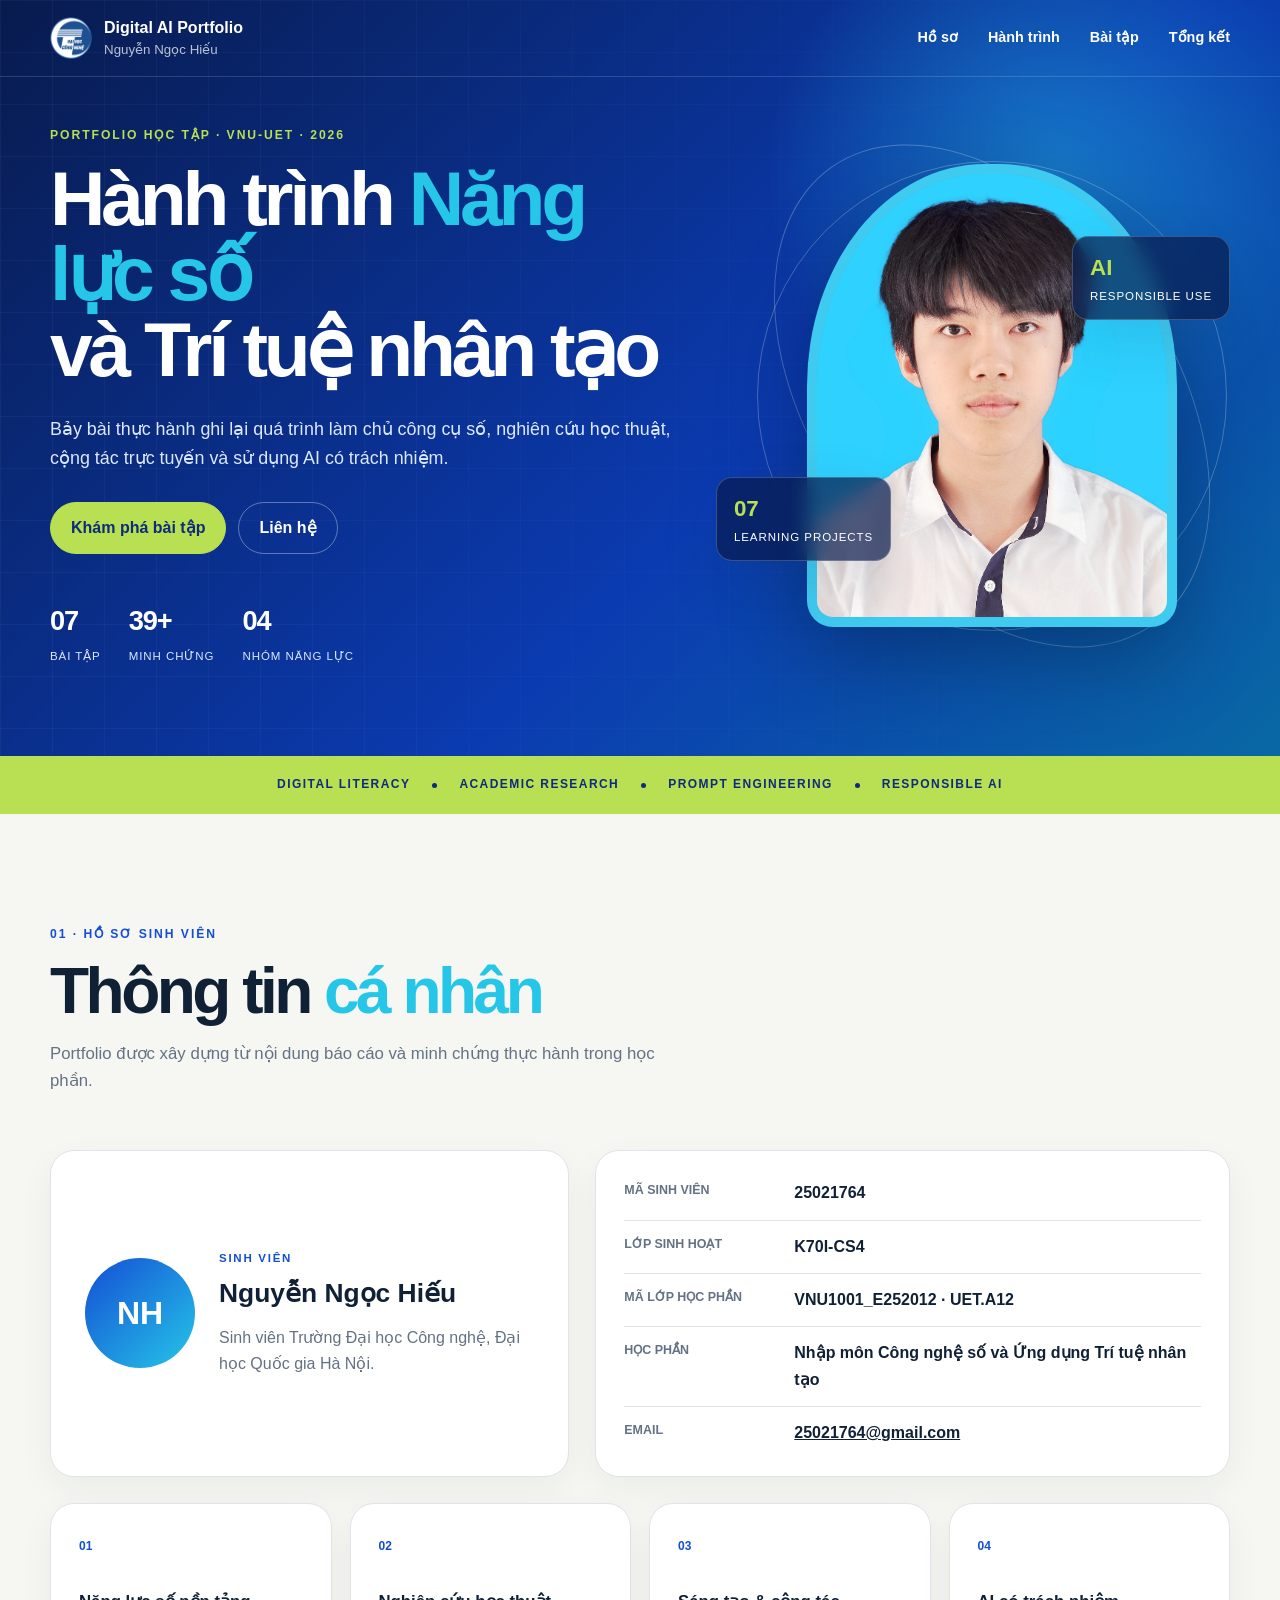
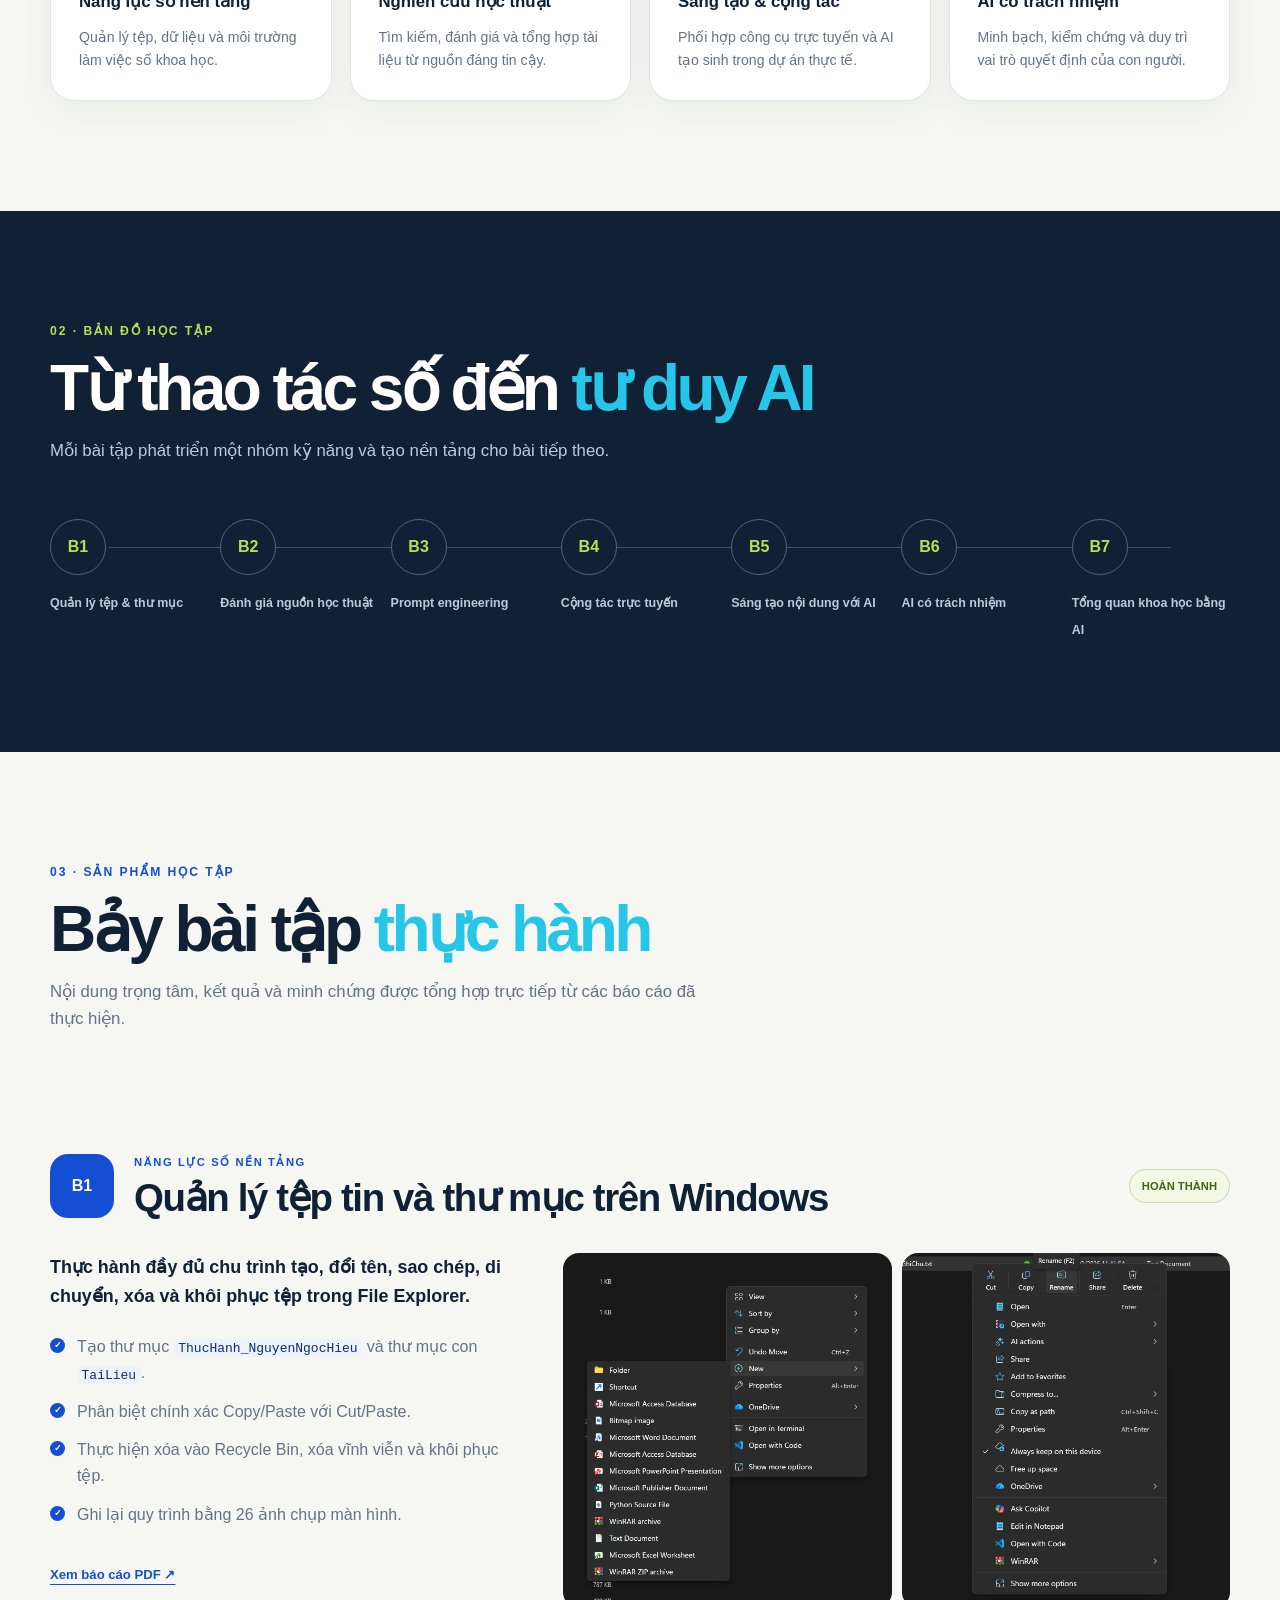
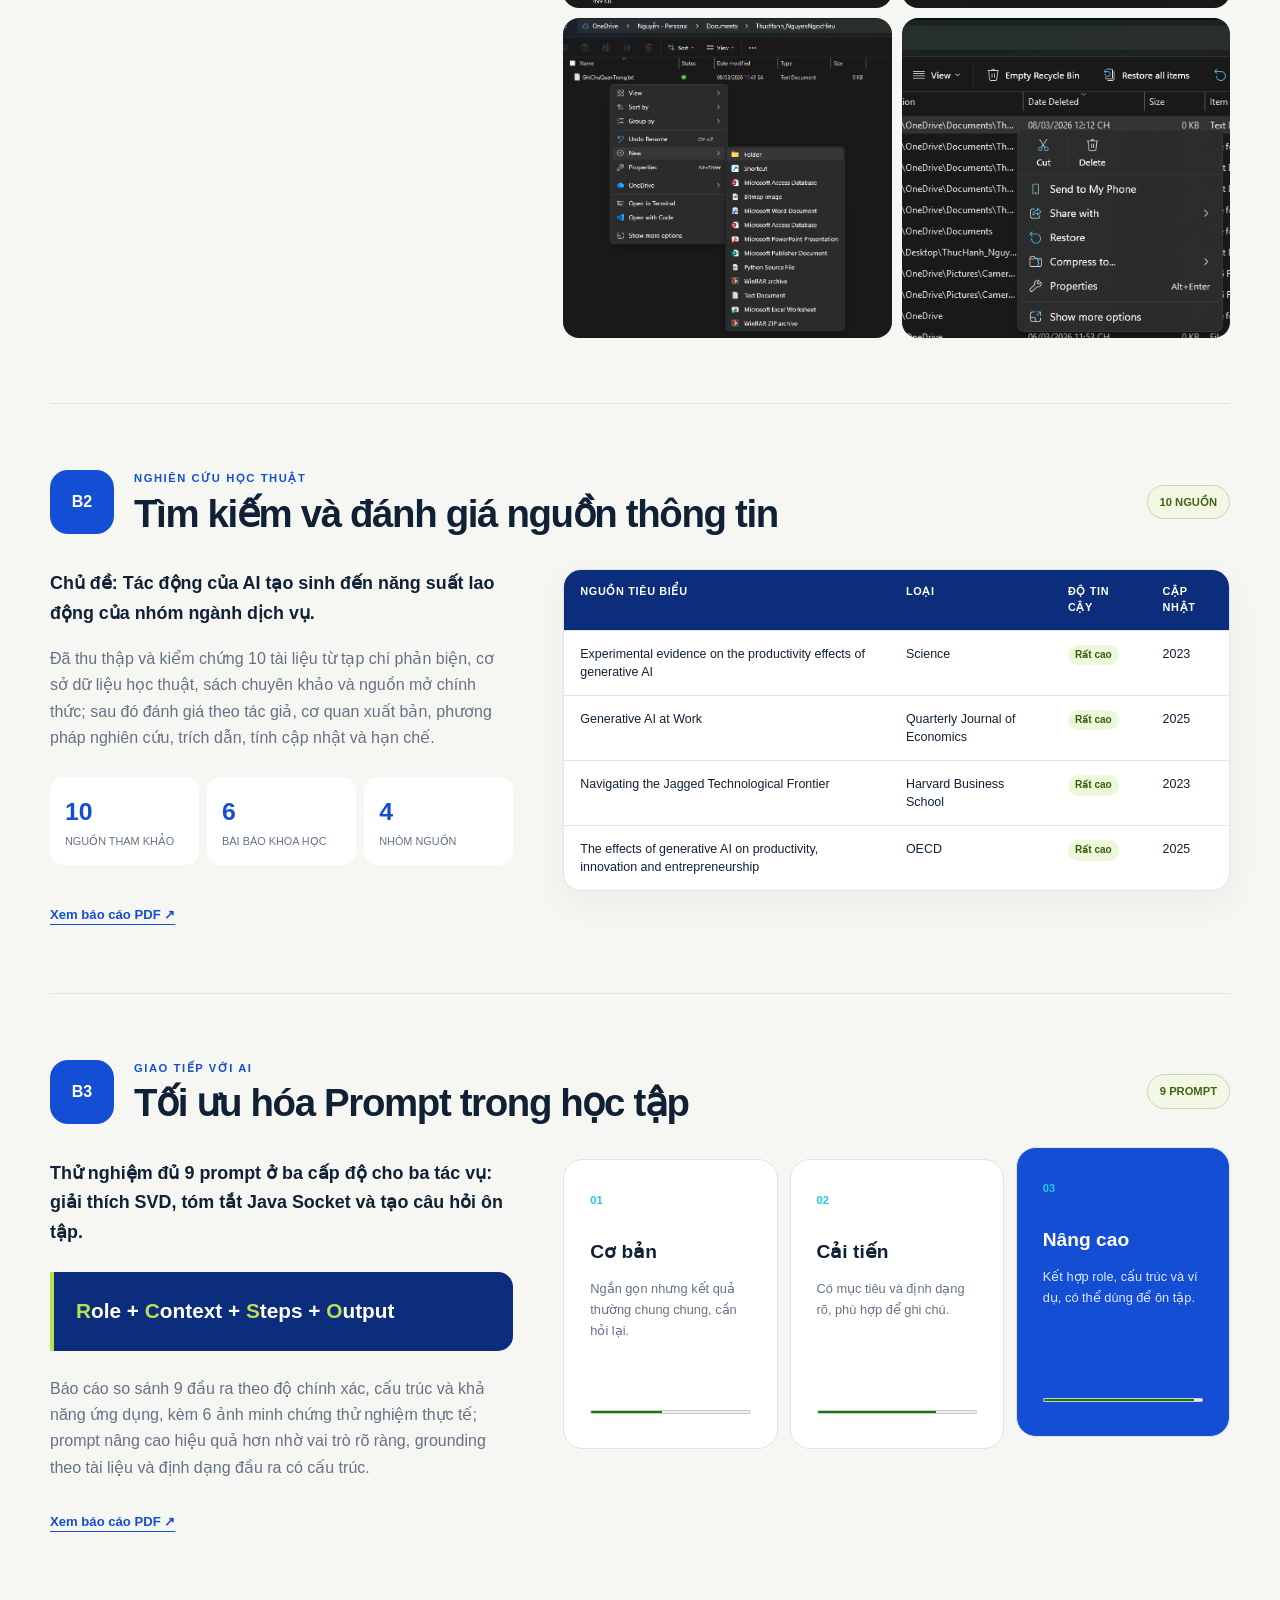
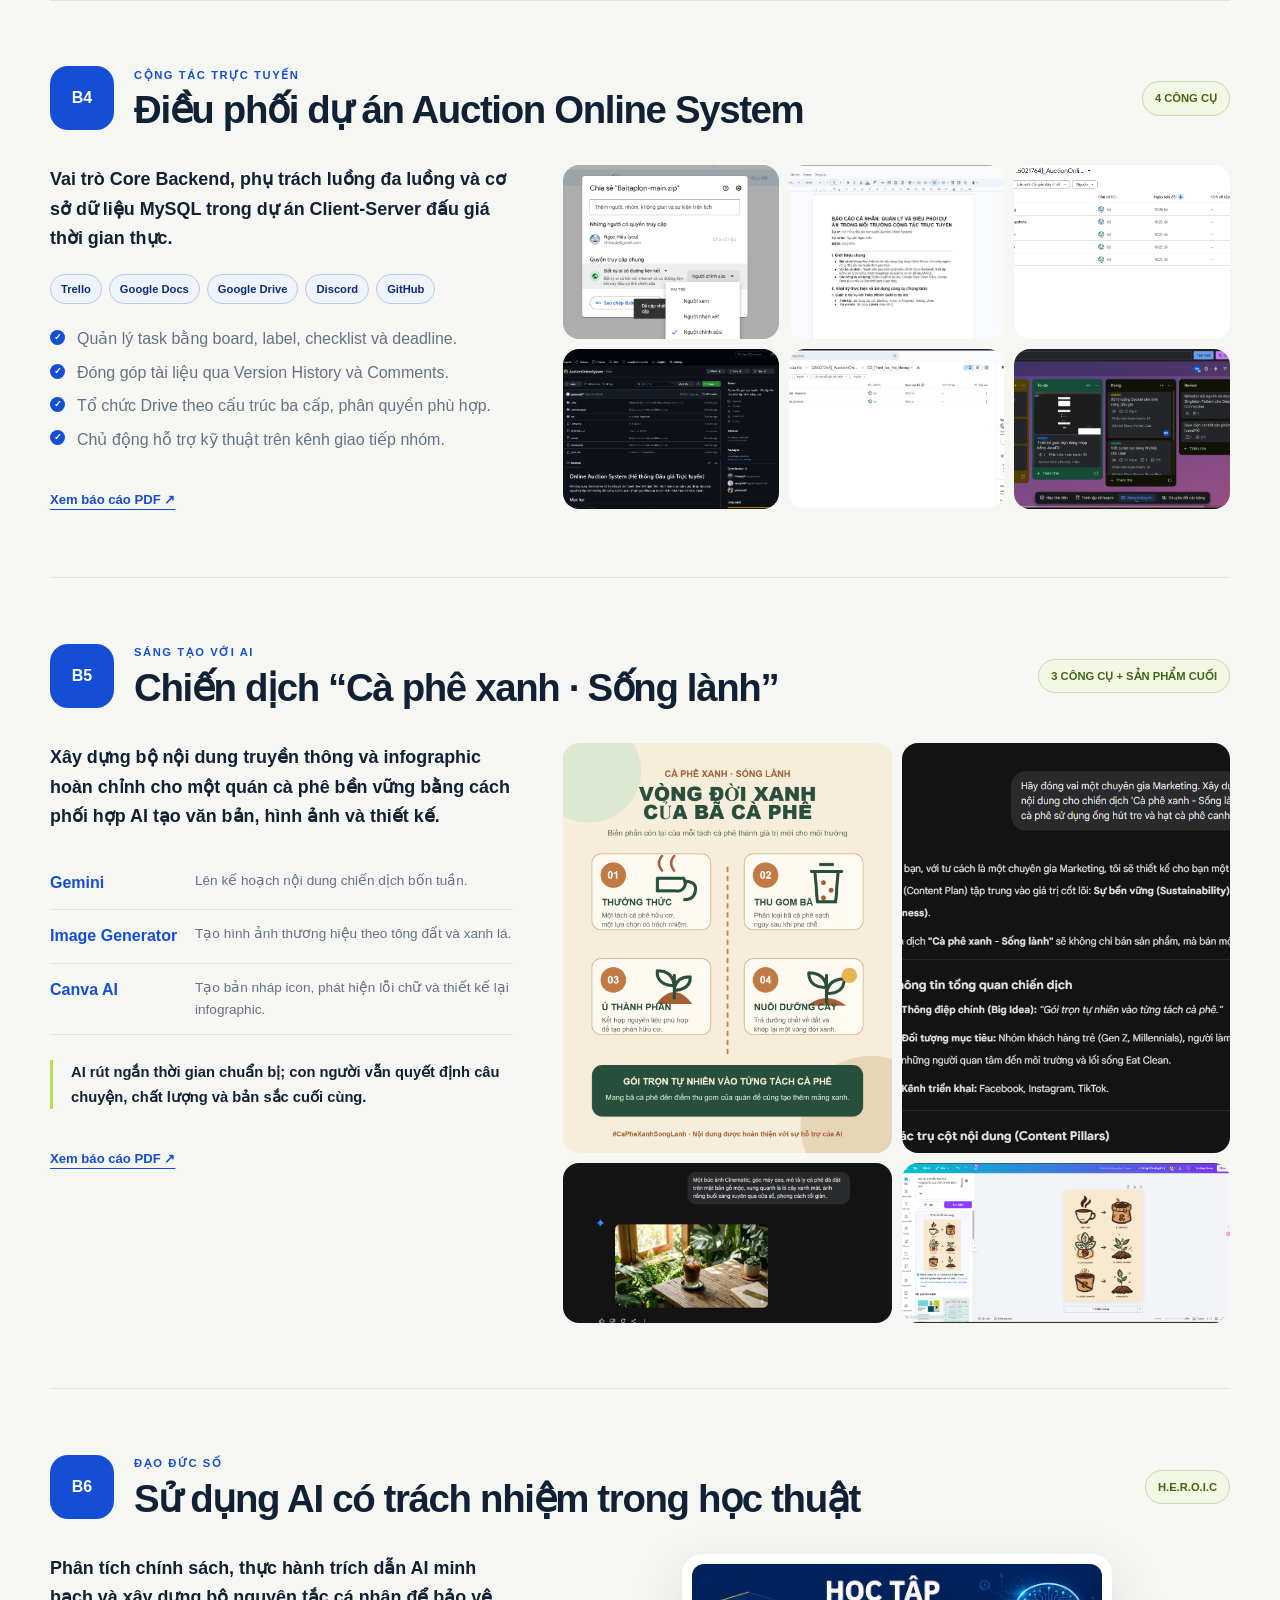
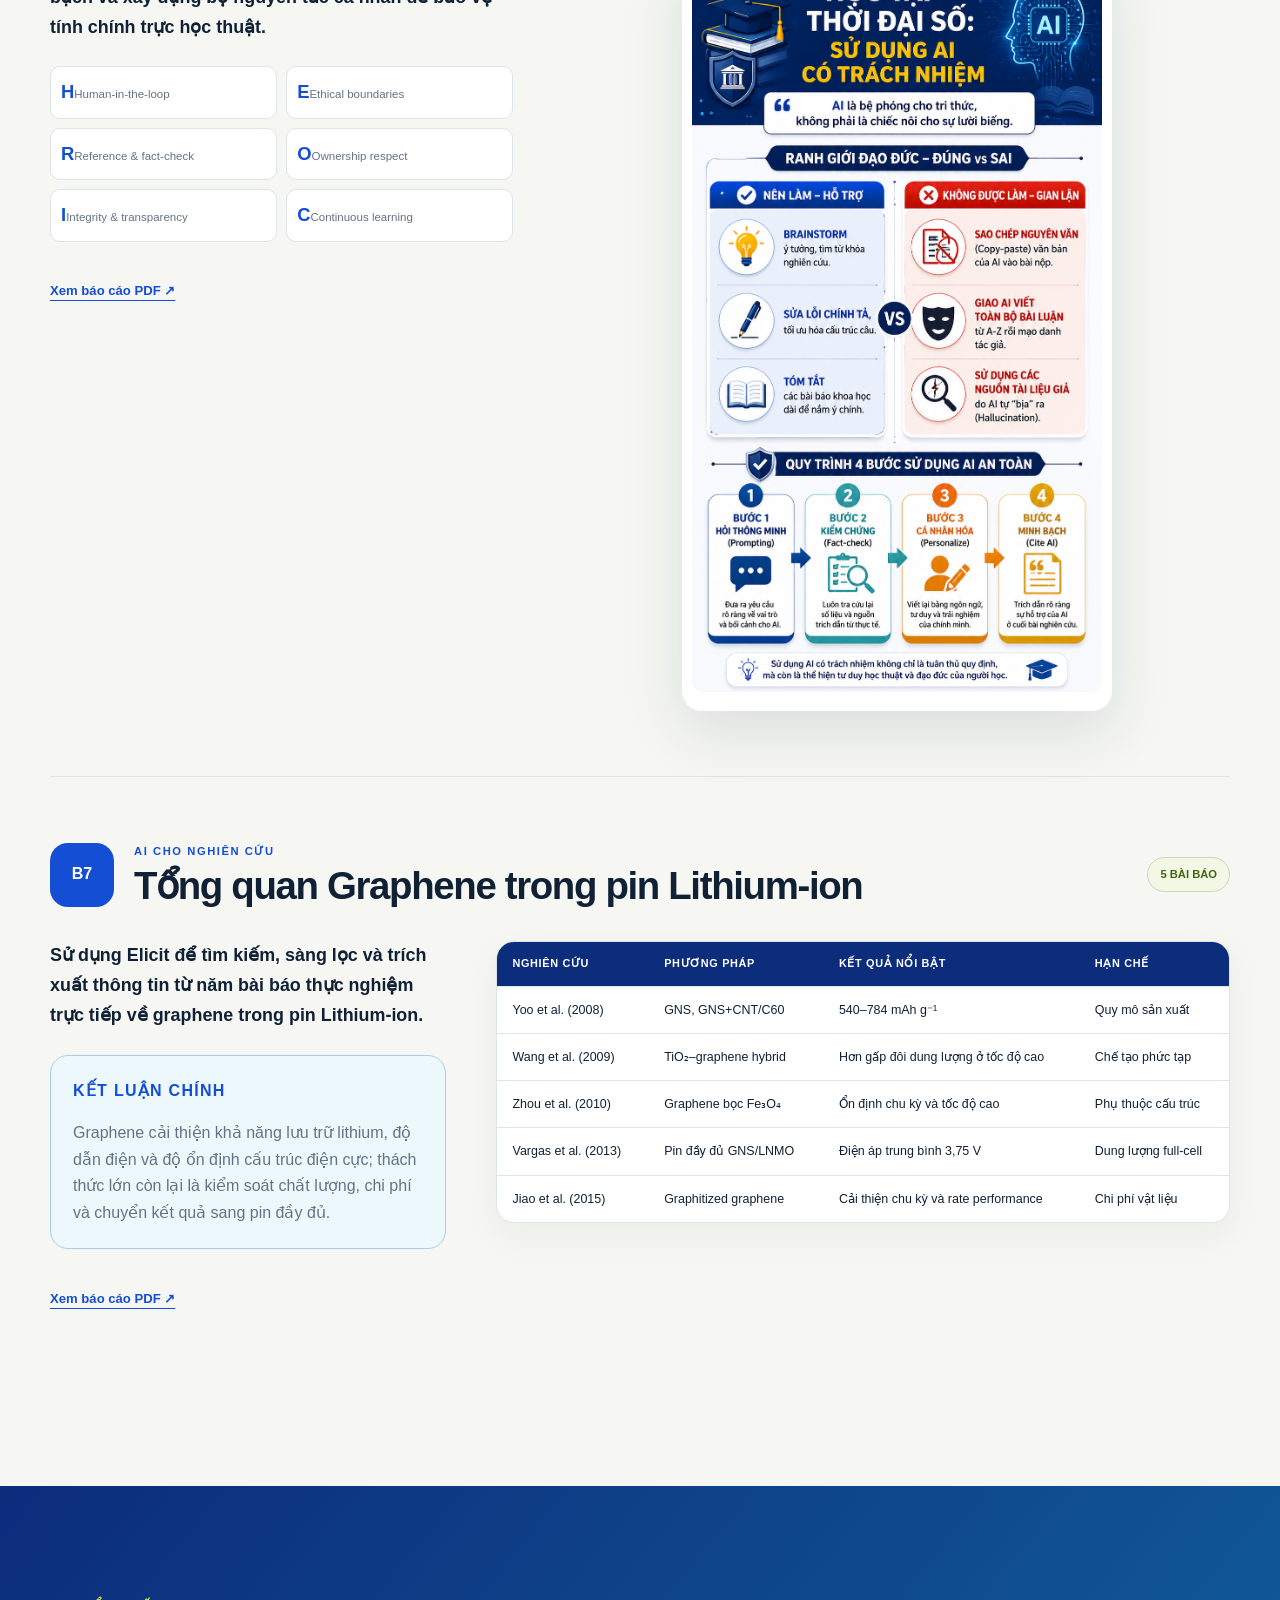
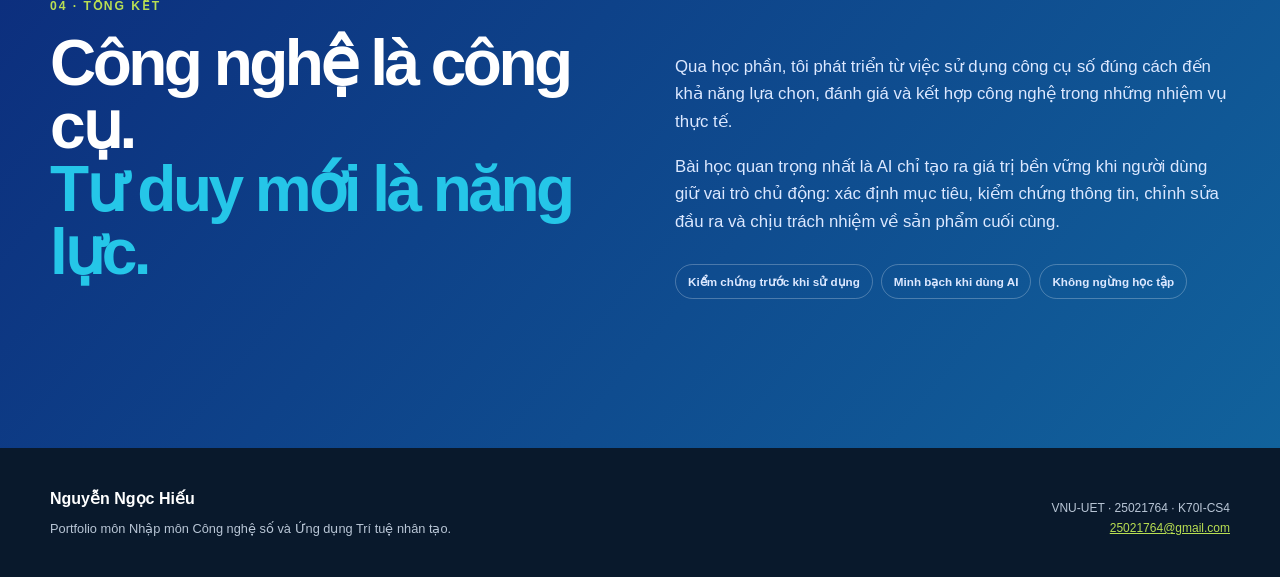
==== commit 7c00ad82: "thêm logo" ====
--- a/index.html
+++ b/index.html
@@ -5,6 +5,7 @@
   <meta name="viewport" content="width=device-width, initial-scale=1">
   <meta name="description" content="Portfolio học tập môn Nhập môn Công nghệ số và Ứng dụng Trí tuệ nhân tạo của Nguyễn Ngọc Hiếu.">
   <title>Hành trình Năng lực số & Trí tuệ nhân tạo | Nguyễn Ngọc Hiếu</title>
+  <link rel="shortcut icon" href="assets/logo.png" type="image/x-icon">
   <link rel="stylesheet" href="styles.css">
 </head>
 <body>
@@ -13,7 +14,7 @@
   <header class="site-header">
     <div class="shell nav-wrap">
       <a class="brand" href="#home" aria-label="Về đầu trang">
-        <span class="brand-mark">NH</span>
+        <img class="brand-logo" src="assets/logo.png" alt="UET Logo">
         <span><strong>Digital AI Portfolio</strong><small>Nguyễn Ngọc Hiếu</small></span>
       </a>
       <button class="nav-toggle" aria-label="Mở menu" aria-expanded="false">Menu</button>
--- a/styles.css
+++ b/styles.css
@@ -42,15 +42,11 @@
 .site-header.scrolled { color: var(--ink); background: rgba(255, 255, 255, .92); border-color: var(--line); backdrop-filter: blur(16px); }
 .nav-wrap { height: 76px; display: flex; align-items: center; justify-content: space-between; }
 .brand { display: flex; align-items: center; gap: 12px; text-decoration: none; line-height: 1.15; }
-.brand-mark {
-  display: grid;
-  place-items: center;
+.brand-logo {
   width: 42px;
   height: 42px;
-  border: 1px solid currentColor;
+  object-fit: contain;
   border-radius: 50%;
-  font-weight: 800;
-  font-size: .82rem;
 }
 .brand strong, .brand small { display: block; }
 .brand small { margin-top: 4px; opacity: .72; }
@@ -331,3 +327,59 @@
   html { scroll-behavior: auto; }
   *, *::before, *::after { transition-duration: .01ms !important; animation-duration: .01ms !important; }
 }
+
+@media print {
+  body {
+    background: #ffffff !important;
+    color: #102136 !important;
+  }
+  .site-header,
+  .skip-link,
+  .hero-actions,
+  .nav-toggle,
+  .lightbox,
+  .lightbox-close,
+  .button.ghost {
+    display: none !important;
+  }
+  .button.primary {
+    background: #b9df52 !important;
+    color: #0c2c7c !important;
+    border-color: #b9df52 !important;
+    -webkit-print-color-adjust: exact;
+    print-color-adjust: exact;
+  }
+  .section {
+    padding-block: 30px !important;
+  }
+  .project, .about-grid, .competency-grid, .timeline, .compare-cards {
+    page-break-inside: avoid;
+    break-inside: avoid;
+  }
+  .about-card, .info-list, .competency, .compare-cards > div, .table-wrap {
+    box-shadow: none !important;
+    border: 1px solid var(--line) !important;
+    background: var(--white) !important;
+    page-break-inside: avoid;
+    break-inside: avoid;
+  }
+  .hero {
+    background: linear-gradient(135deg, #081b4e 0%, #0b3bb1 58%, #096ba3 100%) !important;
+    color: #ffffff !important;
+    -webkit-print-color-adjust: exact;
+    print-color-adjust: exact;
+  }
+  .hero-band {
+    background: var(--lime) !important;
+    color: var(--blue-dark) !important;
+    -webkit-print-color-adjust: exact;
+    print-color-adjust: exact;
+  }
+  .monogram {
+    background: linear-gradient(135deg, var(--blue), var(--cyan)) !important;
+    color: #ffffff !important;
+    -webkit-print-color-adjust: exact;
+    print-color-adjust: exact;
+  }
+}
+
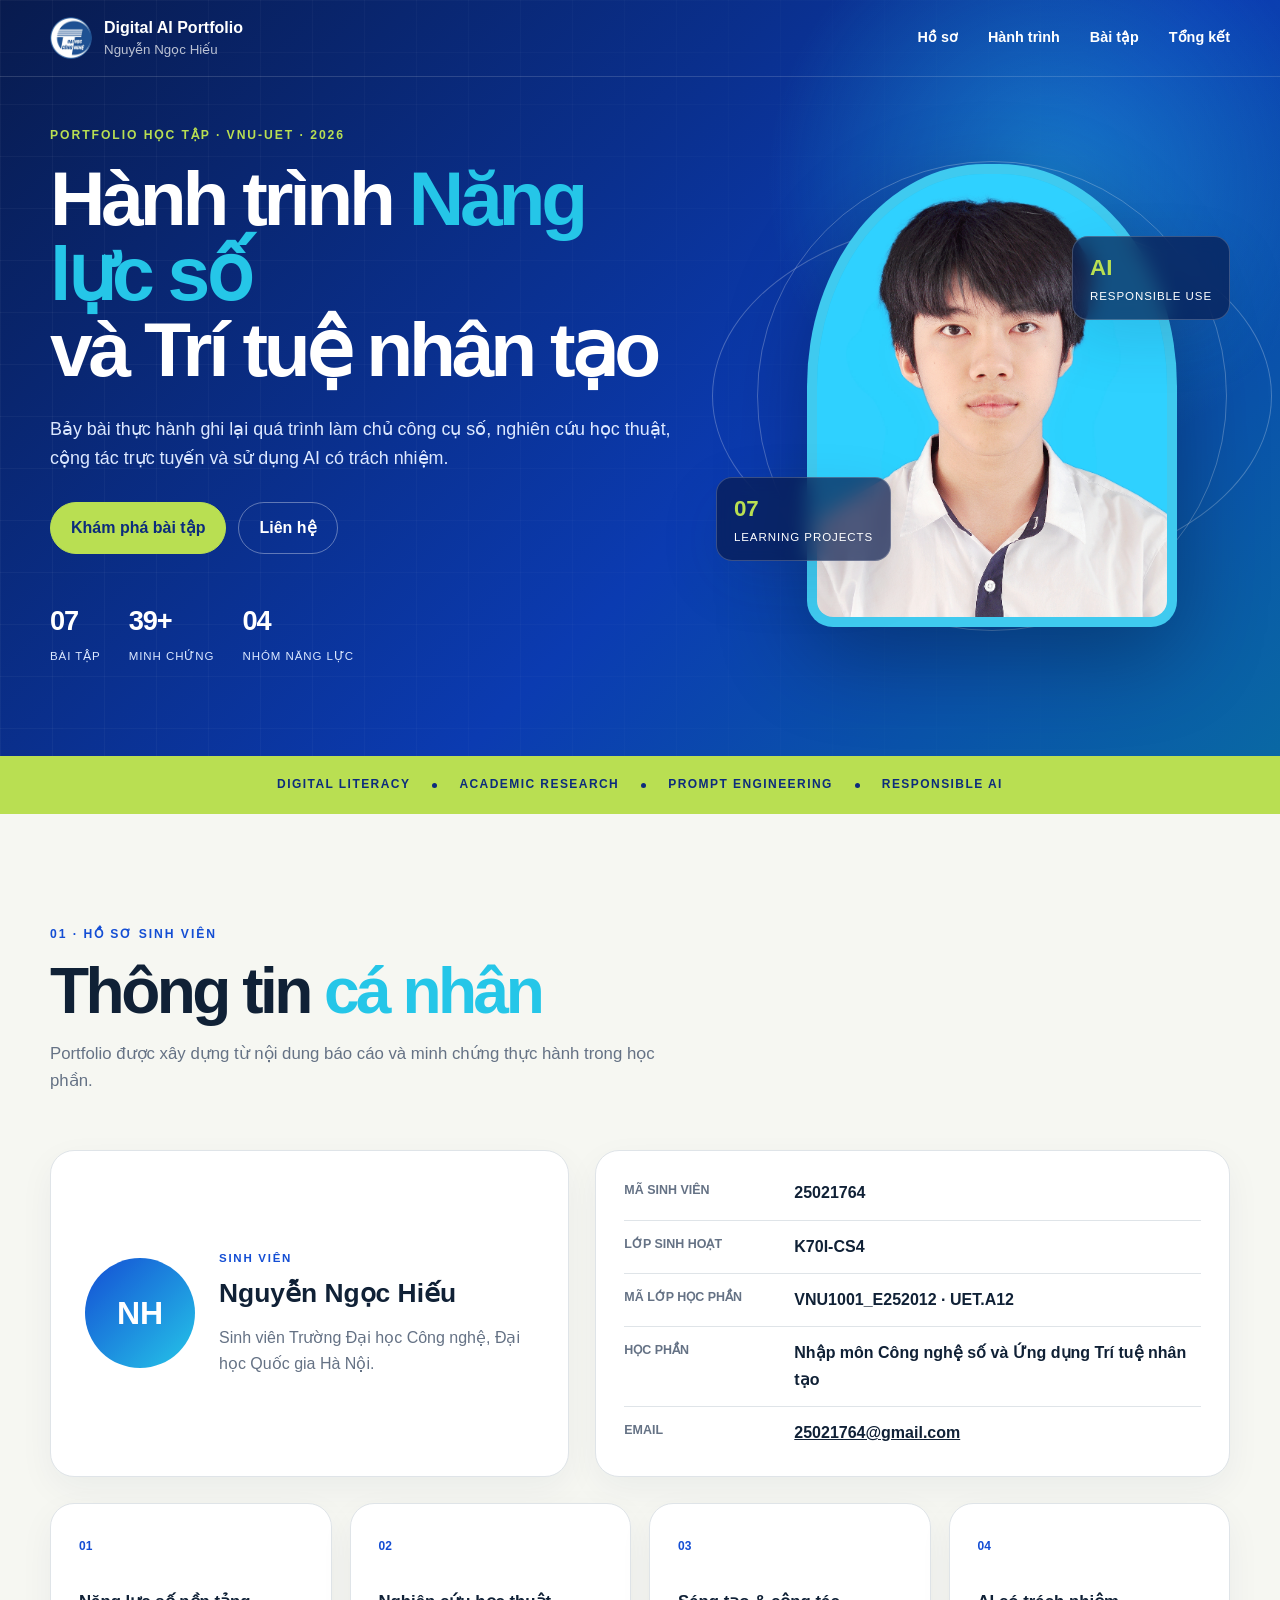
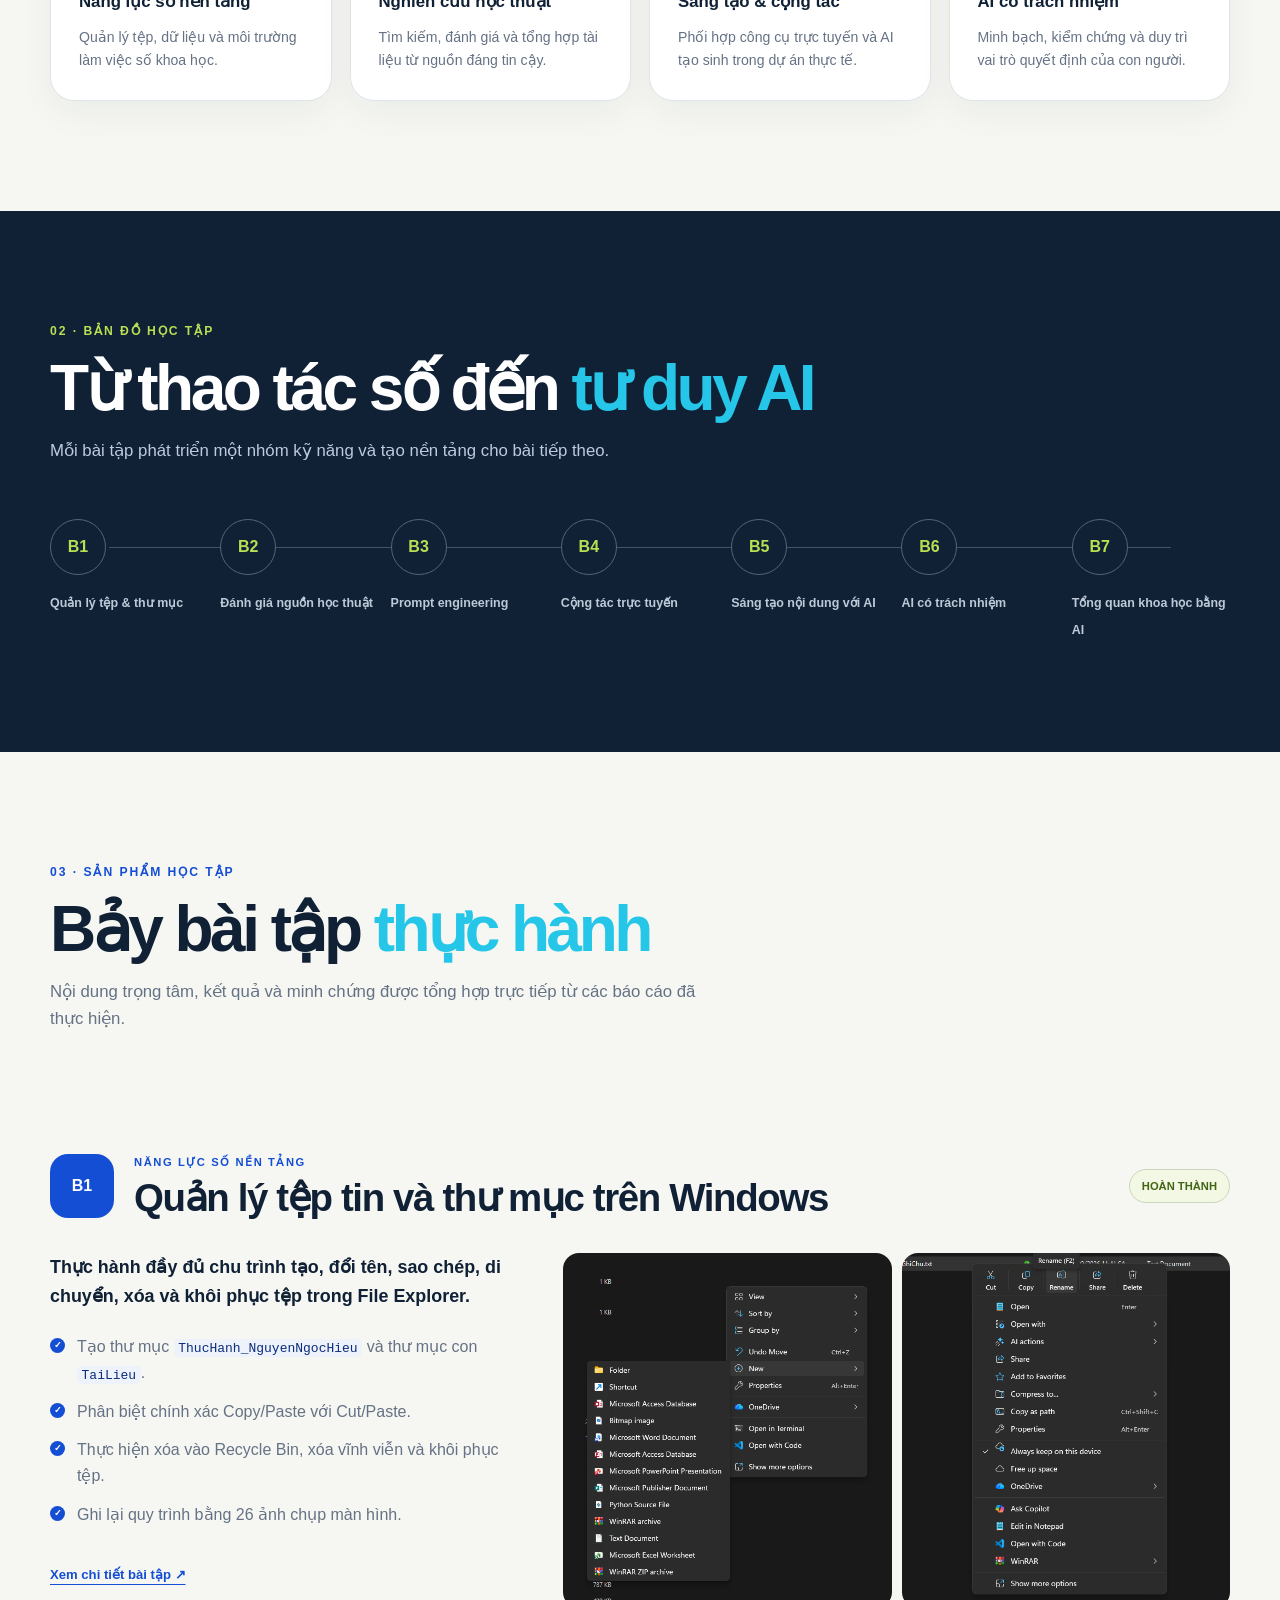
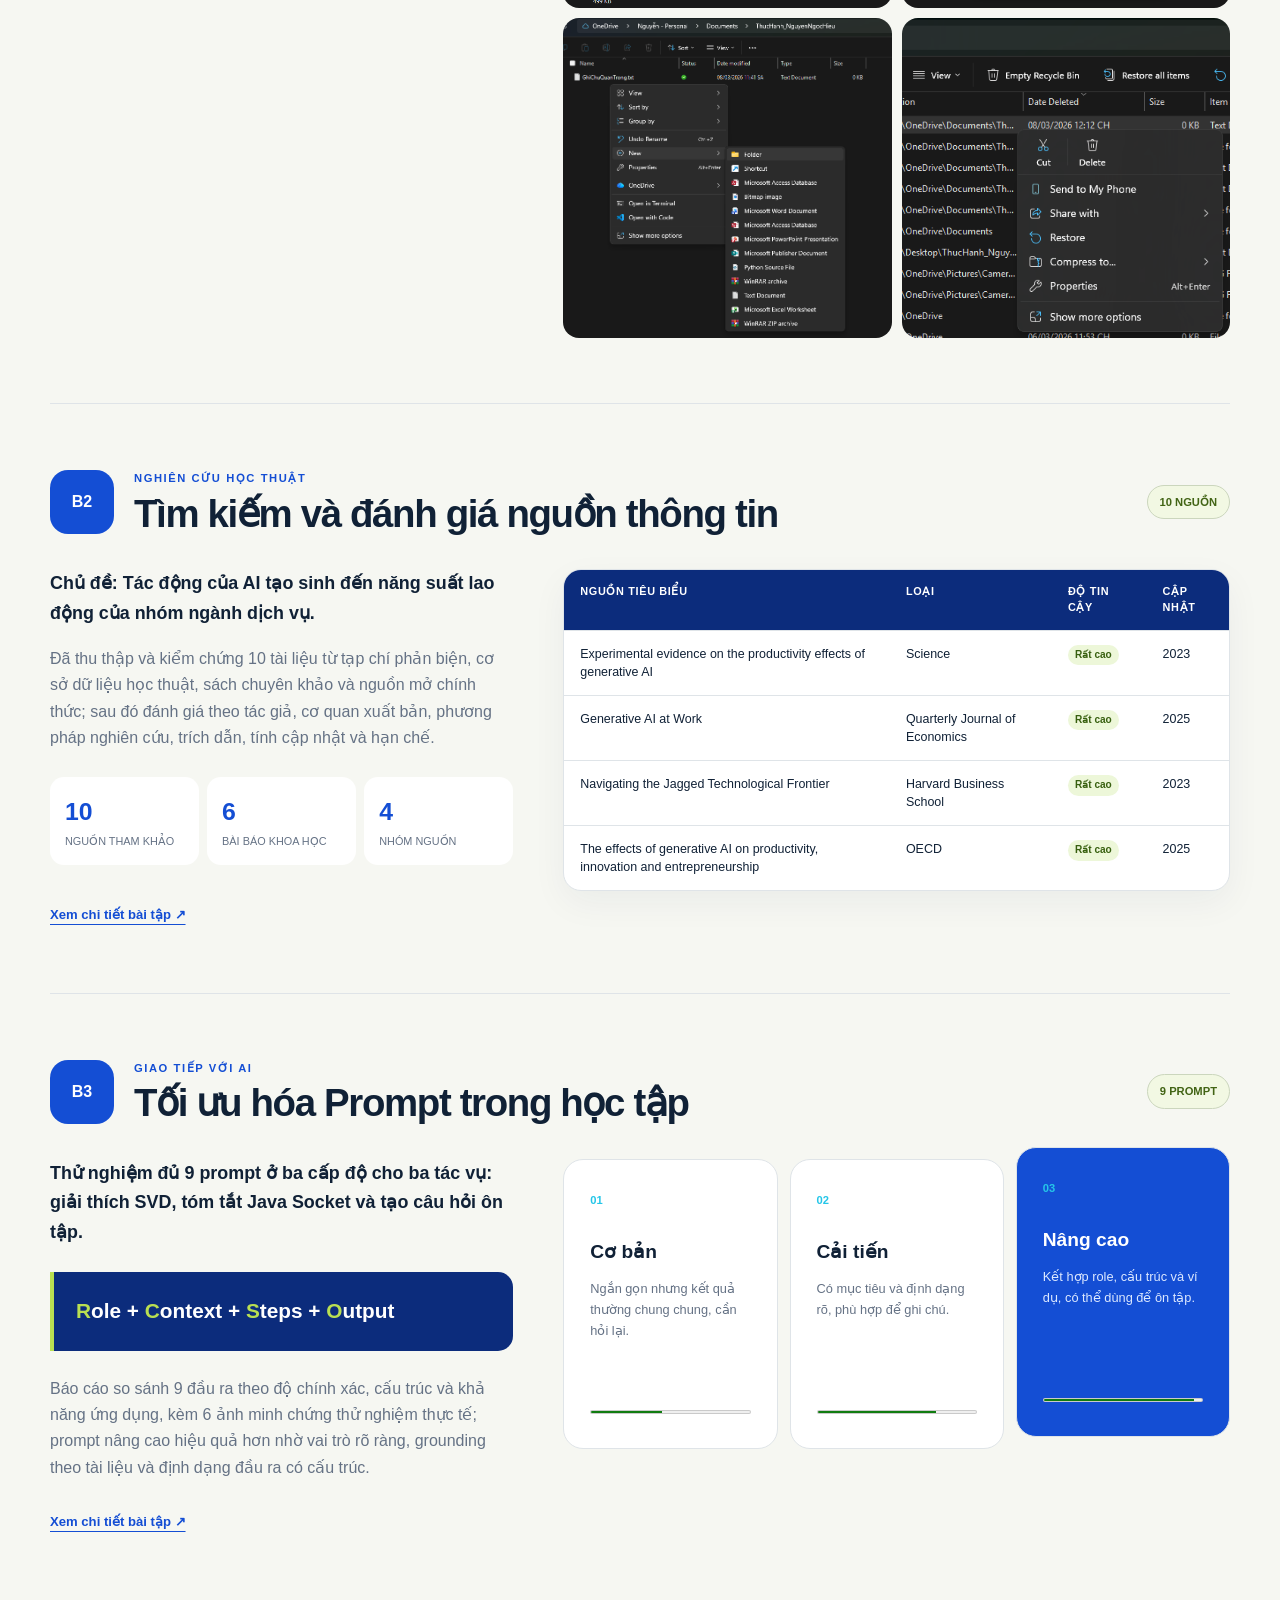
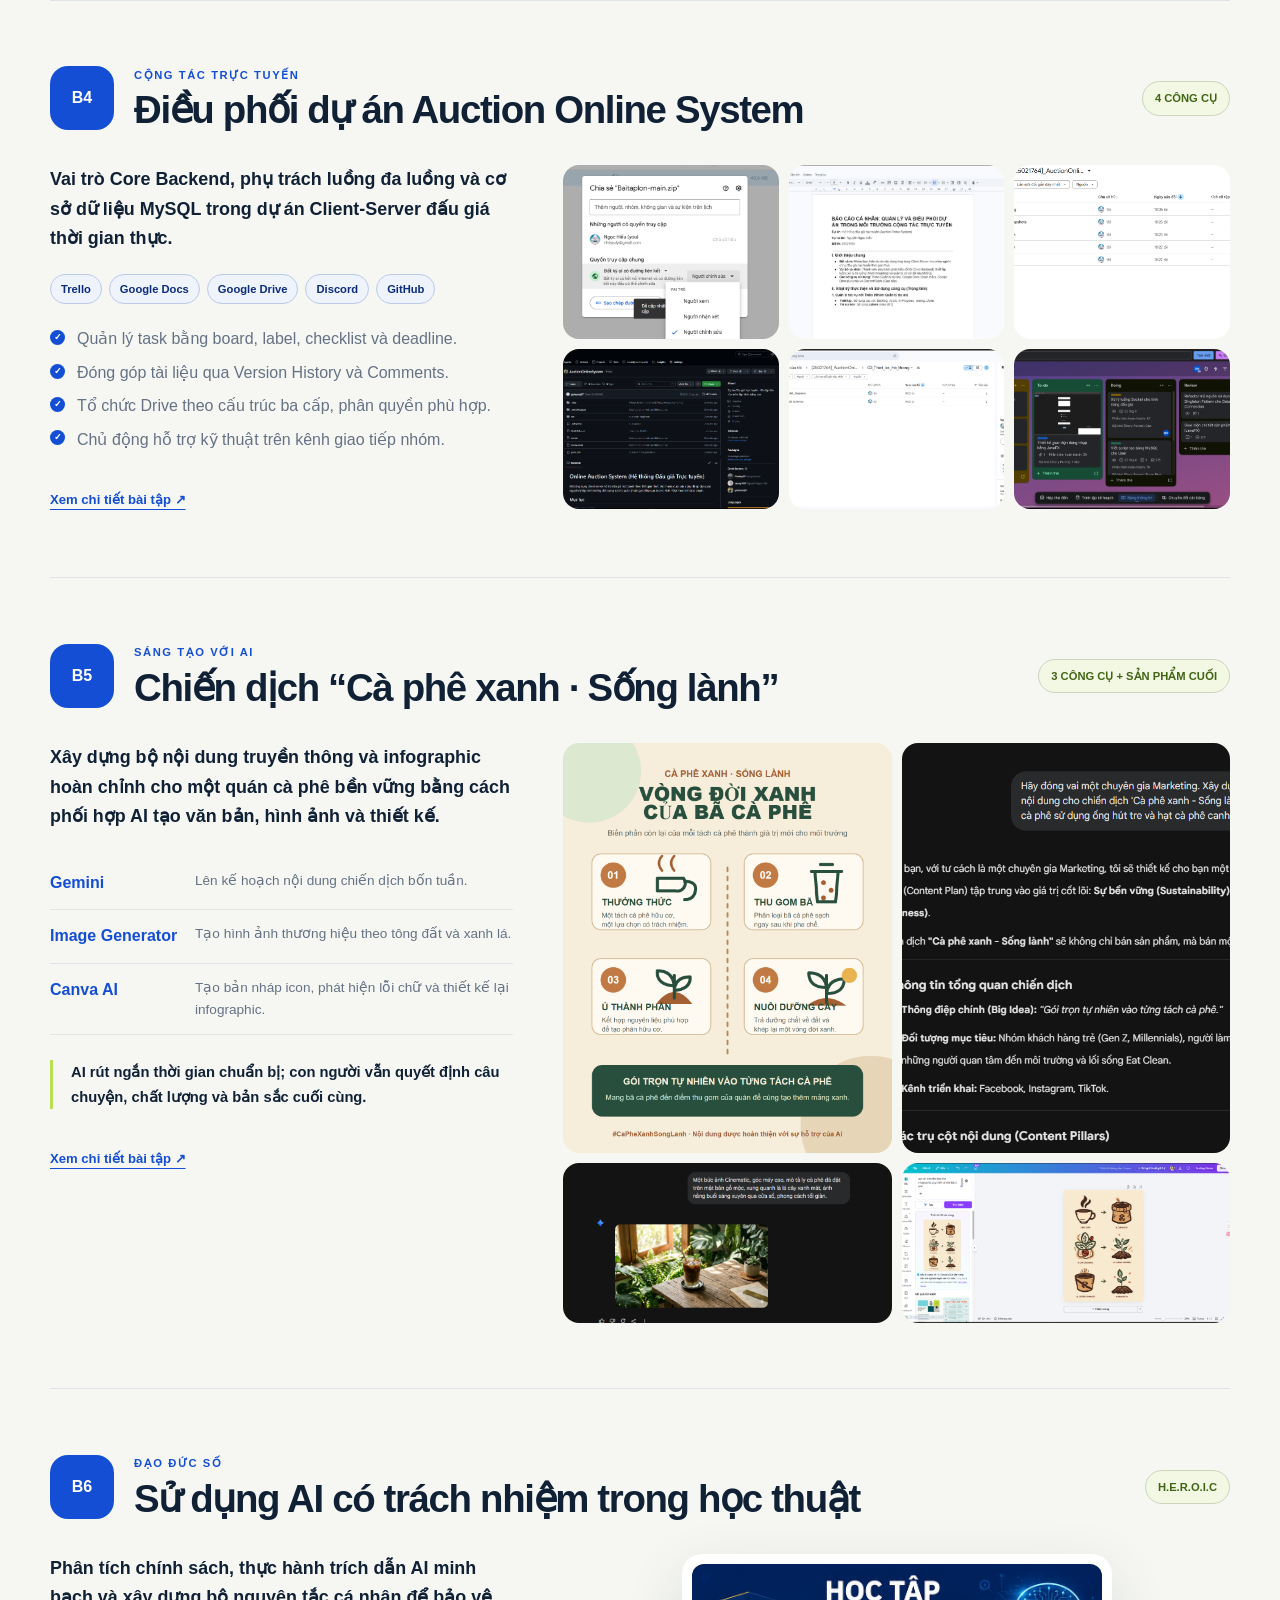
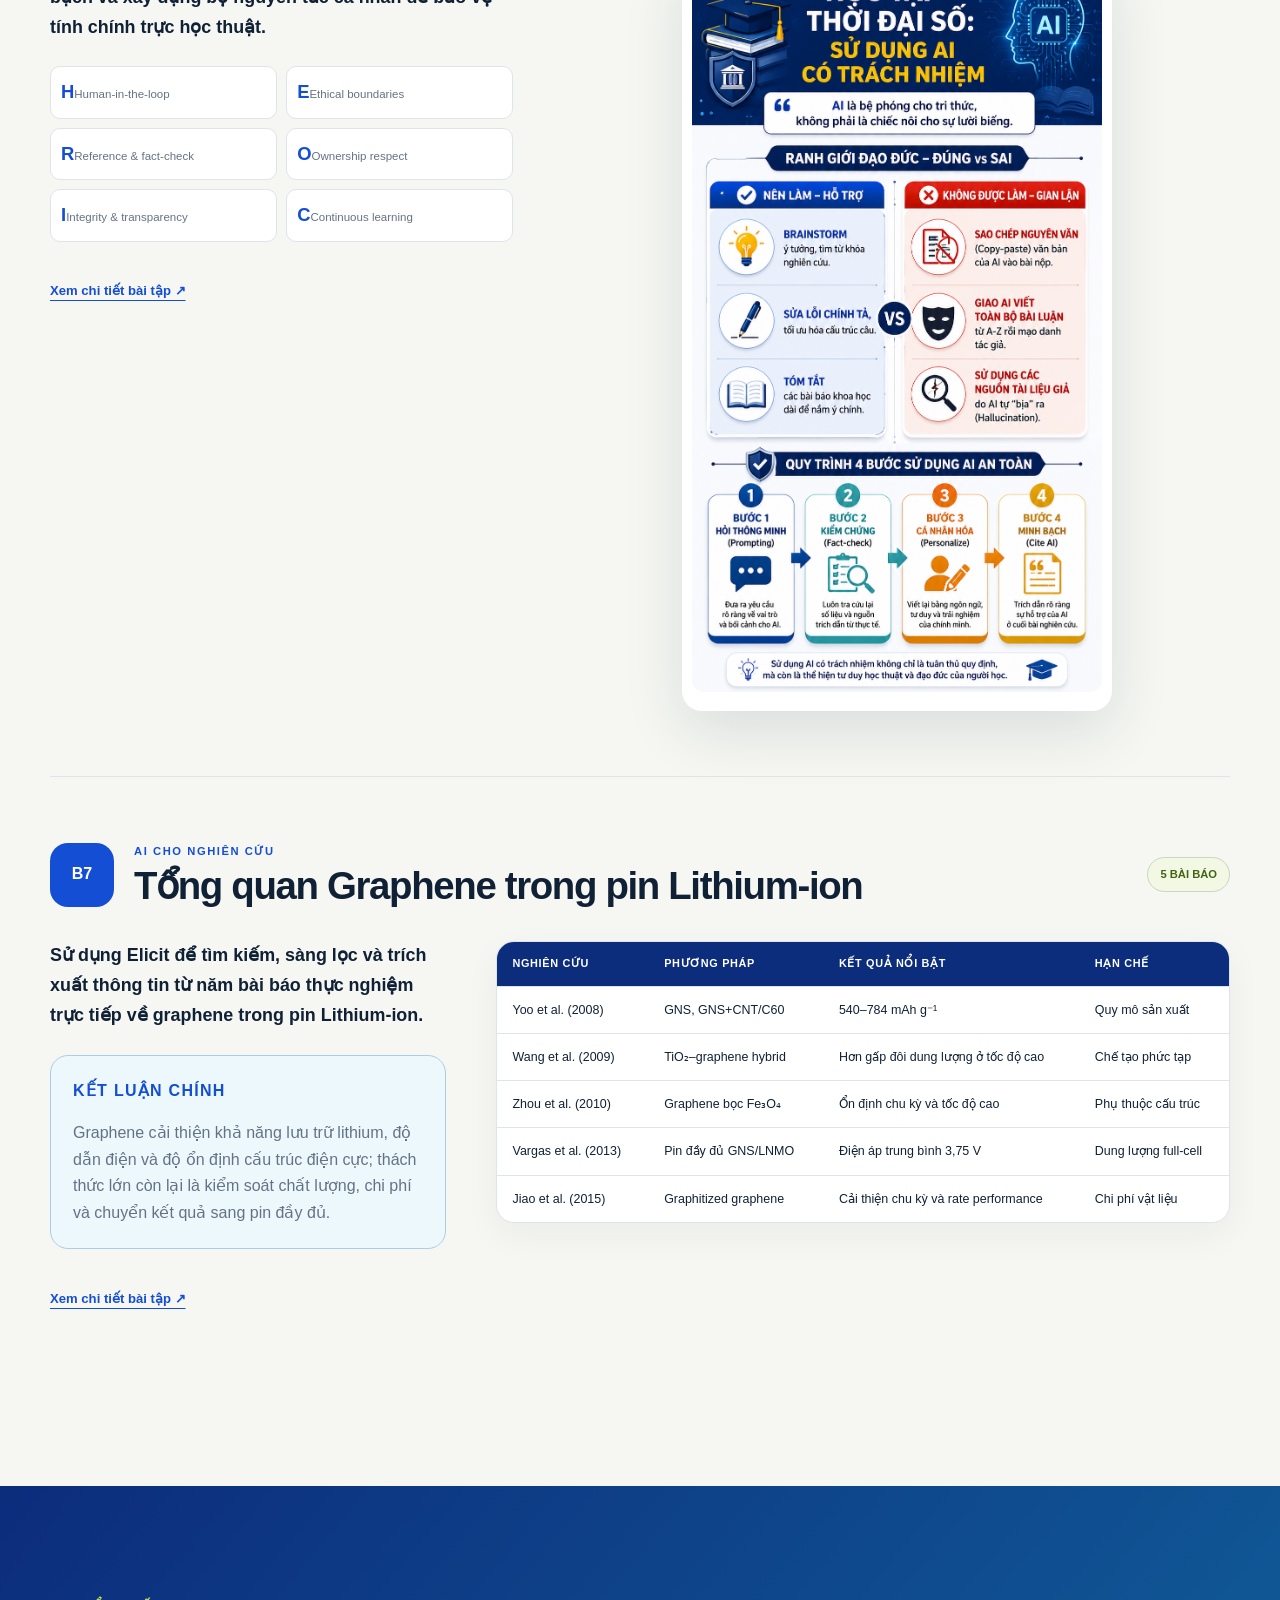
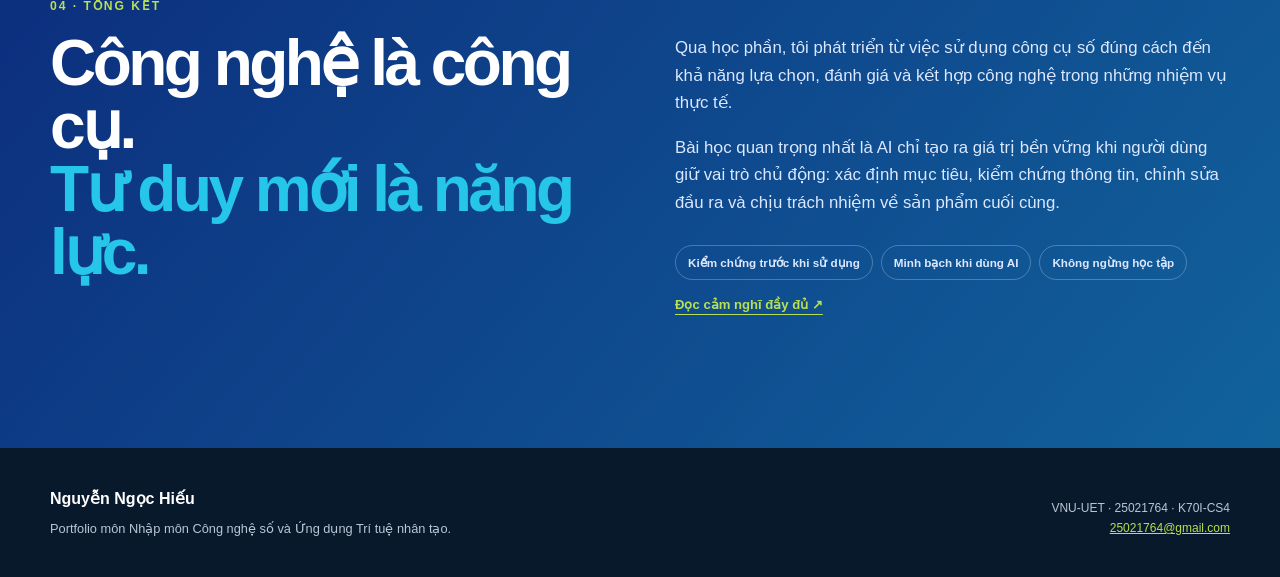
==== commit 50bda863: "commit" ====
--- a/index.html
+++ b/index.html
@@ -5,7 +5,7 @@
   <meta name="viewport" content="width=device-width, initial-scale=1">
   <meta name="description" content="Portfolio học tập môn Nhập môn Công nghệ số và Ứng dụng Trí tuệ nhân tạo của Nguyễn Ngọc Hiếu.">
   <title>Hành trình Năng lực số & Trí tuệ nhân tạo | Nguyễn Ngọc Hiếu</title>
-  <link rel="shortcut icon" href="assets/logo.png" type="image/x-icon">
+  <link rel="shortcut icon" href="assets/logo.png?v=2" type="image/x-icon">
   <link rel="stylesheet" href="styles.css">
 </head>
 <body>
@@ -22,7 +22,7 @@
         <a href="#about">Hồ sơ</a>
         <a href="#journey">Hành trình</a>
         <a href="#projects">Bài tập</a>
-        <a href="#reflection">Tổng kết</a>
+        <a href="pages/tong-ket.html">Tổng kết</a>
       </nav>
     </div>
   </header>
@@ -102,13 +102,13 @@
           <p>Mỗi bài tập phát triển một nhóm kỹ năng và tạo nền tảng cho bài tiếp theo.</p>
         </div>
         <div class="timeline">
-          <a class="timeline-item reveal" href="#b1"><b>B1</b><span>Quản lý tệp & thư mục</span></a>
-          <a class="timeline-item reveal" href="#b2"><b>B2</b><span>Đánh giá nguồn học thuật</span></a>
-          <a class="timeline-item reveal" href="#b3"><b>B3</b><span>Prompt engineering</span></a>
-          <a class="timeline-item reveal" href="#b4"><b>B4</b><span>Cộng tác trực tuyến</span></a>
-          <a class="timeline-item reveal" href="#b5"><b>B5</b><span>Sáng tạo nội dung với AI</span></a>
-          <a class="timeline-item reveal" href="#b6"><b>B6</b><span>AI có trách nhiệm</span></a>
-          <a class="timeline-item reveal" href="#b7"><b>B7</b><span>Tổng quan khoa học bằng AI</span></a>
+          <a class="timeline-item reveal" href="pages/b1.html"><b>B1</b><span>Quản lý tệp & thư mục</span></a>
+          <a class="timeline-item reveal" href="pages/b2.html"><b>B2</b><span>Đánh giá nguồn học thuật</span></a>
+          <a class="timeline-item reveal" href="pages/b3.html"><b>B3</b><span>Prompt engineering</span></a>
+          <a class="timeline-item reveal" href="pages/b4.html"><b>B4</b><span>Cộng tác trực tuyến</span></a>
+          <a class="timeline-item reveal" href="pages/b5.html"><b>B5</b><span>Sáng tạo nội dung với AI</span></a>
+          <a class="timeline-item reveal" href="pages/b6.html"><b>B6</b><span>AI có trách nhiệm</span></a>
+          <a class="timeline-item reveal" href="pages/b7.html"><b>B7</b><span>Tổng quan khoa học bằng AI</span></a>
         </div>
       </div>
     </section>
@@ -135,7 +135,7 @@
               <li>Thực hiện xóa vào Recycle Bin, xóa vĩnh viễn và khôi phục tệp.</li>
               <li>Ghi lại quy trình bằng 26 ảnh chụp màn hình.</li>
             </ul>
-            <a class="text-link" href="deliverables/Google-Drive-PDF/B1_Quan-ly-tep-va-thu-muc.pdf" target="_blank" rel="noopener noreferrer">Xem báo cáo PDF ↗</a>
+            <a class="text-link" href="pages/b1.html">Xem chi tiết bài tập ↗</a>
           </div>
           <div class="gallery gallery-four reveal">
             <button class="gallery-item" data-src="assets/b1/image3.png" data-caption="Mở File Explorer"><img src="assets/b1/image3.png" alt="Mở File Explorer" loading="lazy"></button>
@@ -157,7 +157,7 @@
             <p class="lead">Chủ đề: <strong>Tác động của AI tạo sinh đến năng suất lao động của nhóm ngành dịch vụ.</strong></p>
             <p>Đã thu thập và kiểm chứng 10 tài liệu từ tạp chí phản biện, cơ sở dữ liệu học thuật, sách chuyên khảo và nguồn mở chính thức; sau đó đánh giá theo tác giả, cơ quan xuất bản, phương pháp nghiên cứu, trích dẫn, tính cập nhật và hạn chế.</p>
             <div class="mini-stats"><span><b>10</b>Nguồn tham khảo</span><span><b>6</b>Bài báo khoa học</span><span><b>4</b>Nhóm nguồn</span></div>
-            <a class="text-link" href="deliverables/Google-Drive-PDF/B2_Tim-kiem-va-danh-gia-thong-tin-hoc-thuat.pdf" target="_blank" rel="noopener noreferrer">Xem báo cáo PDF ↗</a>
+            <a class="text-link" href="pages/b2.html">Xem chi tiết bài tập ↗</a>
           </div>
           <div class="table-wrap reveal">
             <table>
@@ -184,7 +184,7 @@
             <p class="lead">Thử nghiệm đủ 9 prompt ở ba cấp độ cho ba tác vụ: giải thích SVD, tóm tắt Java Socket và tạo câu hỏi ôn tập.</p>
             <div class="formula"><span>R</span>ole + <span>C</span>ontext + <span>S</span>teps + <span>O</span>utput</div>
             <p>Báo cáo so sánh 9 đầu ra theo độ chính xác, cấu trúc và khả năng ứng dụng, kèm 6 ảnh minh chứng thử nghiệm thực tế; prompt nâng cao hiệu quả hơn nhờ vai trò rõ ràng, grounding theo tài liệu và định dạng đầu ra có cấu trúc.</p>
-            <a class="text-link" href="deliverables/Google-Drive-PDF/B3_Toi-uu-prompt-trong-hoc-tap.pdf" target="_blank" rel="noopener noreferrer">Xem báo cáo PDF ↗</a>
+            <a class="text-link" href="pages/b3.html">Xem chi tiết bài tập ↗</a>
           </div>
           <div class="compare-cards reveal">
             <div><span>01</span><h4>Cơ bản</h4><p>Ngắn gọn nhưng kết quả thường chung chung, cần hỏi lại.</p><meter min="0" max="100" value="45">45%</meter></div>
@@ -210,7 +210,7 @@
               <li>Tổ chức Drive theo cấu trúc ba cấp, phân quyền phù hợp.</li>
               <li>Chủ động hỗ trợ kỹ thuật trên kênh giao tiếp nhóm.</li>
             </ul>
-            <a class="text-link" href="deliverables/Google-Drive-PDF/B4_Cong-tac-truc-tuyen.pdf" target="_blank" rel="noopener noreferrer">Xem báo cáo PDF ↗</a>
+            <a class="text-link" href="pages/b4.html">Xem chi tiết bài tập ↗</a>
           </div>
           <div class="gallery gallery-six reveal">
             <button class="gallery-item" data-src="assets/b4/image1.png" data-caption="Bảng quản lý công việc"><img src="assets/b4/image1.png" alt="Bảng quản lý công việc" loading="lazy"></button>
@@ -238,7 +238,7 @@
               <li><b>Canva AI</b><span>Tạo bản nháp icon, phát hiện lỗi chữ và thiết kế lại infographic.</span></li>
             </ol>
             <blockquote>AI rút ngắn thời gian chuẩn bị; con người vẫn quyết định câu chuyện, chất lượng và bản sắc cuối cùng.</blockquote>
-            <a class="text-link" href="deliverables/Google-Drive-PDF/B5_Sang-tao-noi-dung-voi-AI.pdf" target="_blank" rel="noopener noreferrer">Xem báo cáo PDF ↗</a>
+            <a class="text-link" href="pages/b5.html">Xem chi tiết bài tập ↗</a>
           </div>
           <div class="gallery gallery-feature reveal">
             <button class="gallery-item tall" data-src="assets/b5/final-infographic.png" data-caption="Infographic cuối sau khi sửa lỗi và hoàn thiện bố cục"><img src="assets/b5/final-infographic.png" alt="Infographic vòng đời xanh của bã cà phê" loading="lazy"></button>
@@ -266,7 +266,7 @@
               <span><b>I</b>Integrity & transparency</span>
               <span><b>C</b>Continuous learning</span>
             </div>
-            <a class="text-link" href="deliverables/Google-Drive-PDF/B6_Su-dung-AI-co-trach-nhiem.pdf" target="_blank" rel="noopener noreferrer">Xem báo cáo PDF ↗</a>
+            <a class="text-link" href="pages/b6.html">Xem chi tiết bài tập ↗</a>
           </div>
           <div class="poster reveal">
             <button class="gallery-item" data-src="assets/b6/image1.png" data-caption="Infographic sử dụng AI có trách nhiệm trong học thuật"><img src="assets/b6/image1.png" alt="Infographic sử dụng AI có trách nhiệm trong học thuật" loading="lazy"></button>
@@ -284,7 +284,7 @@
           <div class="project-copy reveal">
             <p class="lead">Sử dụng Elicit để tìm kiếm, sàng lọc và trích xuất thông tin từ năm bài báo thực nghiệm trực tiếp về graphene trong pin Lithium-ion.</p>
             <div class="insight-box"><b>Kết luận chính</b><p>Graphene cải thiện khả năng lưu trữ lithium, độ dẫn điện và độ ổn định cấu trúc điện cực; thách thức lớn còn lại là kiểm soát chất lượng, chi phí và chuyển kết quả sang pin đầy đủ.</p></div>
-            <a class="text-link" href="deliverables/Google-Drive-PDF/B7_Tong-hop-tai-lieu-khoa-hoc-bang-AI.pdf" target="_blank" rel="noopener noreferrer">Xem báo cáo PDF ↗</a>
+            <a class="text-link" href="pages/b7.html">Xem chi tiết bài tập ↗</a>
           </div>
           <div class="table-wrap reveal">
             <table>
@@ -316,6 +316,7 @@
             <span>Minh bạch khi dùng AI</span>
             <span>Không ngừng học tập</span>
           </div>
+          <a class="text-link light-link" href="pages/tong-ket.html">Đọc cảm nghĩ đầy đủ ↗</a>
         </div>
       </div>
     </section>
--- a/styles.css
+++ b/styles.css
@@ -51,8 +51,9 @@
 .brand strong, .brand small { display: block; }
 .brand small { margin-top: 4px; opacity: .72; }
 .site-nav { display: flex; gap: 30px; }
-.site-nav a { font-size: .9rem; font-weight: 700; text-decoration: none; }
+.site-nav a { position: relative; font-size: .9rem; font-weight: 700; text-decoration: none; transition: color .25s ease, transform .25s ease; }
 .site-nav a:hover { color: var(--lime); }
+.site-nav a:hover { transform: translateY(-2px); }
 .nav-toggle { display: none; padding: 7px 11px; border: 1px solid currentColor; border-radius: 999px; color: inherit; background: transparent; font-size: .68rem; font-weight: 900; letter-spacing: .08em; text-transform: uppercase; }
 
 .hero {
@@ -101,7 +102,9 @@
 .hero-lead { max-width: 680px; margin: 28px 0; color: #dce8ff; font-size: 1.12rem; }
 .hero-actions { display: flex; gap: 12px; flex-wrap: wrap; }
 .button { display: inline-flex; align-items: center; justify-content: center; padding: 12px 20px; border: 1px solid rgba(255,255,255,.35); border-radius: 999px; font-weight: 800; text-decoration: none; }
+.button { transition: transform .25s ease, box-shadow .25s ease, background .25s ease; }
 .button.primary { color: var(--blue-dark); background: var(--lime); border-color: var(--lime); }
+.button:hover { transform: translateY(-3px); box-shadow: 0 14px 32px rgba(0,0,0,.18); }
 .button.ghost:hover { background: rgba(255,255,255,.12); }
 .hero-meta { display: flex; gap: 28px; margin-top: 45px; color: #dce8ff; font-size: .72rem; text-transform: uppercase; letter-spacing: .08em; }
 .hero-meta span { display: grid; gap: 3px; }
@@ -122,15 +125,17 @@
 .portrait-fallback { width: 100%; height: 100%; display: grid; place-content: center; text-align: center; background: linear-gradient(150deg, var(--cyan), var(--blue)); }
 .portrait-fallback span { font-size: 7rem; font-weight: 900; letter-spacing: -.1em; }
 .portrait-fallback small { text-transform: uppercase; letter-spacing: .2em; }
-.orbit { position: absolute; border: 1px solid rgba(255,255,255,.25); border-radius: 50%; }
+.orbit { position: absolute; border: 1px solid rgba(255,255,255,.25); border-radius: 50%; animation: orbit-spin 20s linear infinite; }
 .orbit-one { width: 470px; height: 470px; }
-.orbit-two { width: 560px; height: 360px; transform: rotate(55deg); }
+.orbit-two { width: 560px; height: 360px; animation-direction: reverse; animation-duration: 26s; }
 .floating-card { position: absolute; z-index: 3; min-width: 140px; padding: 13px 17px; border: 1px solid rgba(255,255,255,.2); border-radius: 16px; background: rgba(8, 27, 78, .7); box-shadow: var(--shadow); backdrop-filter: blur(10px); }
 .floating-card b, .floating-card span { display: block; }
 .floating-card b { color: var(--lime); font-size: 1.4rem; }
 .floating-card span { font-size: .72rem; letter-spacing: .08em; text-transform: uppercase; }
 .card-ai { top: 18%; right: 0; }
 .card-data { left: -8%; bottom: 17%; }
+.card-ai { animation: gentle-float 5s ease-in-out infinite; }
+.card-data { animation: gentle-float 6s 1s ease-in-out infinite; }
 .hero-band {
   position: relative;
   z-index: 2;
@@ -203,7 +208,8 @@
 .check-list li { position: relative; margin: 12px 0; padding-left: 27px; color: var(--muted); }
 .check-list li::before { position: absolute; top: .42em; left: 0; display: grid; place-items: center; width: 15px; height: 15px; border-radius: 50%; color: var(--white); background: var(--blue); content: "✓"; font-size: .58rem; font-weight: 900; }
 .check-list.compact li { margin: 7px 0; }
-.text-link { display: inline-block; margin-top: 14px; color: var(--blue); font-size: .82rem; font-weight: 900; text-decoration-thickness: 1px; text-underline-offset: 5px; }
+.text-link { display: inline-block; margin-top: 14px; color: var(--blue); font-size: .82rem; font-weight: 900; text-decoration-thickness: 1px; text-underline-offset: 5px; transition: color .25s ease, transform .25s ease; }
+.text-link:hover { color: var(--cyan); transform: translateX(5px); }
 .gallery { display: grid; gap: 10px; }
 .gallery-four { grid-template-columns: repeat(2, 1fr); }
 .gallery-six { grid-template-columns: repeat(3, 1fr); }
@@ -253,6 +259,7 @@
 .reflection-copy { color: #dce8ff; font-size: 1.05rem; }
 .next-steps { display: flex; flex-wrap: wrap; gap: 8px; margin-top: 28px; }
 .next-steps span { padding: 7px 12px; border: 1px solid rgba(255,255,255,.25); border-radius: 999px; font-size: .73rem; font-weight: 800; }
+.light-link { color: var(--lime); }
 footer { padding: 38px 0; color: #b9c6d6; background: #09192c; }
 .footer-grid { display: flex; align-items: flex-end; justify-content: space-between; gap: 30px; }
 footer strong { color: var(--white); }
@@ -266,7 +273,16 @@
 .lightbox p { margin: 12px 5px 0; font-size: .8rem; text-align: center; }
 .lightbox-close { position: absolute; top: 5px; right: 12px; border: 0; color: var(--white); background: transparent; font-size: 1.8rem; cursor: pointer; }
 
-.reveal { opacity: 1; transform: none; }
+.reveal { opacity: 0; transform: translateY(24px); transition: opacity .7s ease, transform .7s cubic-bezier(.2,.8,.2,1); }
+.reveal.visible { opacity: 1; transform: none; }
+
+@keyframes orbit-spin {
+  from { transform: rotate(0deg); }
+  to { transform: rotate(360deg); }
+}
+@keyframes gentle-float {
+  50% { transform: translateY(-10px); }
+}
 
 @media (max-width: 980px) {
   .hero-grid, .about-grid, .project-layout, .project-layout.single, .reflection-grid { grid-template-columns: 1fr; }
@@ -326,6 +342,7 @@
 @media (prefers-reduced-motion: reduce) {
   html { scroll-behavior: auto; }
   *, *::before, *::after { transition-duration: .01ms !important; animation-duration: .01ms !important; }
+  .reveal { opacity: 1; transform: none; }
 }
 
 @media print {
@@ -342,6 +359,7 @@
   .button.ghost {
     display: none !important;
   }
+  .reveal { opacity: 1 !important; transform: none !important; }
   .button.primary {
     background: #b9df52 !important;
     color: #0c2c7c !important;
